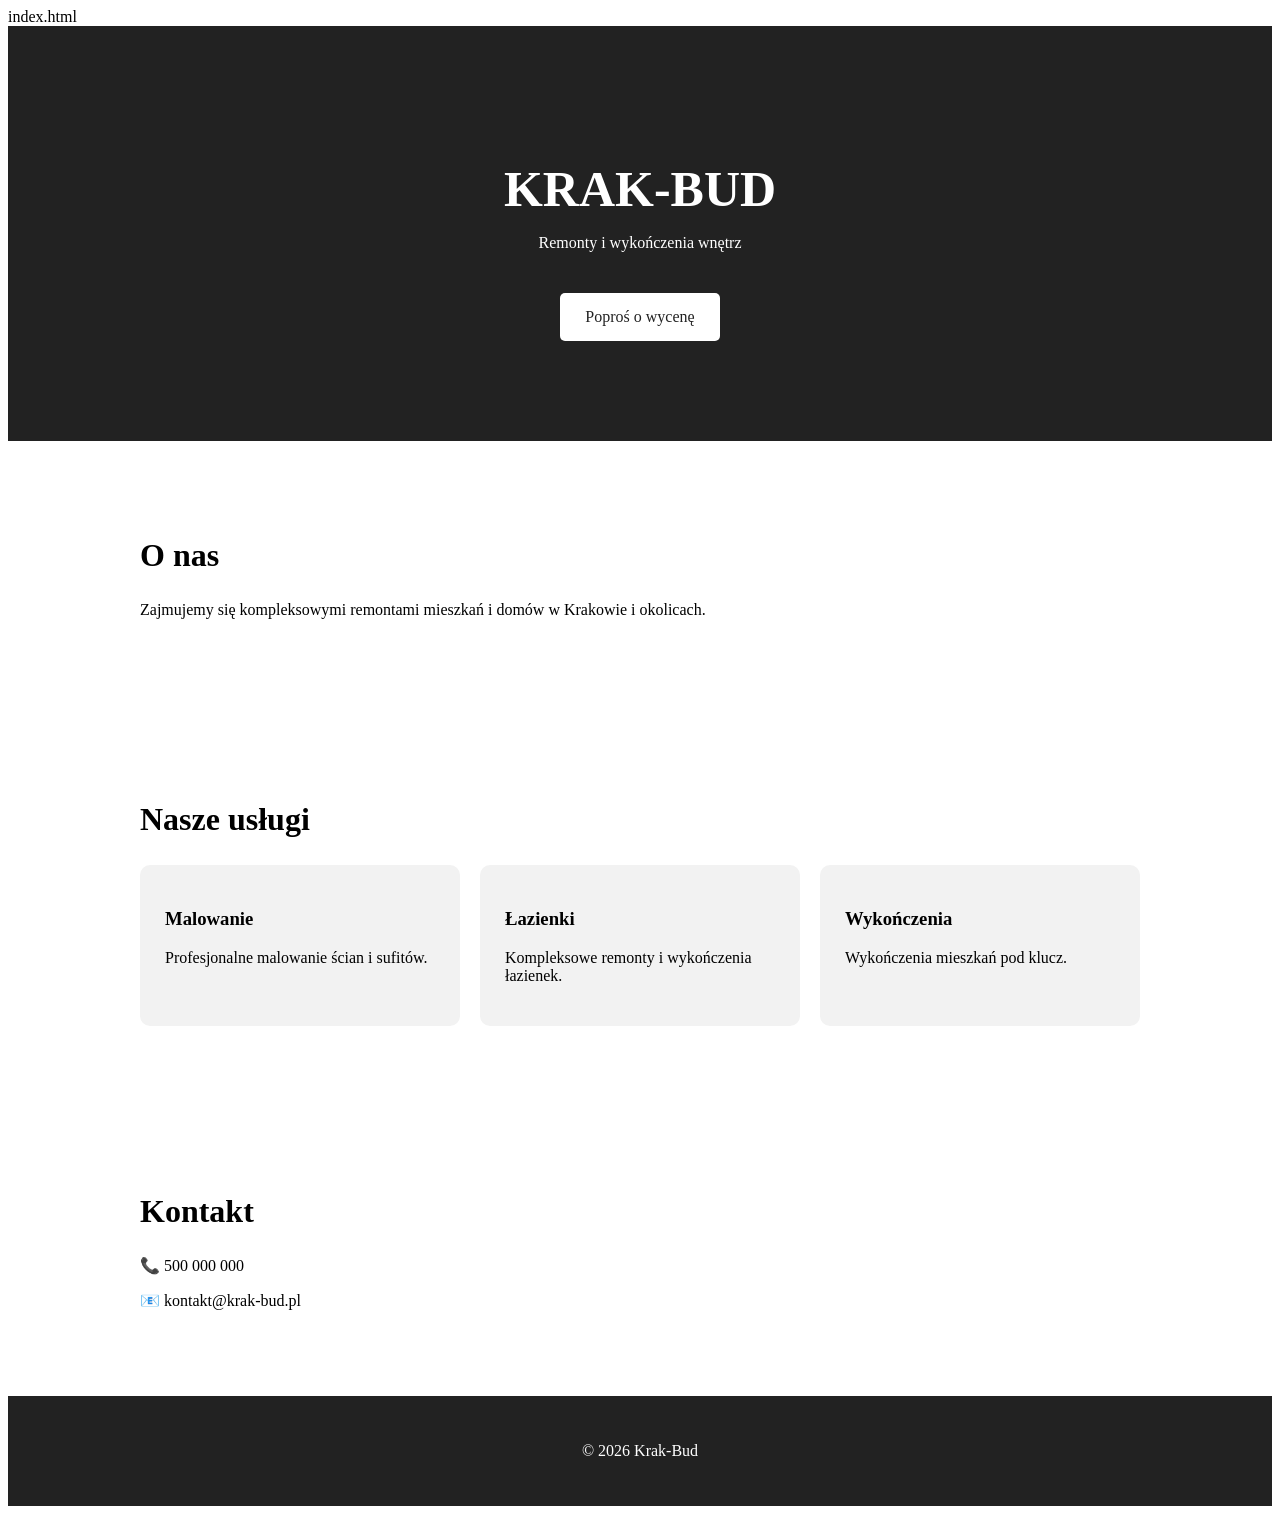
==== index.html @ ef27b258 "Add files via upload" ====
index.html<!DOCTYPE html>
<html lang="pl">
<head>
    <meta charset="UTF-8">
    <meta name="viewport" content="width=device-width, initial-scale=1.0">
    <title>Krak-Bud | Remonty i wykończenia</title>
    <link rel="stylesheet" href="style.css">
</head>

<body>

    <header>
        <h1>KRAK-BUD</h1>
        <p>Remonty i wykończenia wnętrz</p>
        <a href="#kontakt">Poproś o wycenę</a>
    </header>

    <section>
        <h2>O nas</h2>
        <p>
            Zajmujemy się kompleksowymi remontami mieszkań i domów
            w Krakowie i okolicach.
        </p>
    </section>

    <section>
        <h2>Nasze usługi</h2>

        <div class="uslugi">
            <div>
                <h3>Malowanie</h3>
                <p>Profesjonalne malowanie ścian i sufitów.</p>
            </div>

            <div>
                <h3>Łazienki</h3>
                <p>Kompleksowe remonty i wykończenia łazienek.</p>
            </div>

            <div>
                <h3>Wykończenia</h3>
                <p>Wykończenia mieszkań pod klucz.</p>
            </div>
        </div>
    </section>

    <section id="kontakt">
        <h2>Kontakt</h2>
        <p>📞 500 000 000</p>
        <p>📧 kontakt@krak-bud.pl</p>
    </section>

    <footer>
        <p>© 2026 Krak-Bud</p>
    </footer>

</body>
</html>
---- style.css ----
style.cssbody {
    margin: 0;
    font-family: Arial, sans-serif;
    color: #222;
}

header {
    padding: 100px 20px;
    text-align: center;
    background: #222;
    color: white;
}

header h1 {
    font-size: 50px;
    margin-bottom: 10px;
}

header a {
    display: inline-block;
    margin-top: 25px;
    padding: 15px 25px;
    background: white;
    color: #222;
    text-decoration: none;
    border-radius: 5px;
}

section {
    max-width: 1000px;
    margin: auto;
    padding: 70px 20px;
}

h2 {
    font-size: 32px;
}

.uslugi {
    display: flex;
    gap: 20px;
}

.uslugi div {
    flex: 1;
    padding: 25px;
    background: #f2f2f2;
    border-radius: 10px;
}

footer {
    padding: 30px;
    text-align: center;
    background: #222;
    color: white;
}

@media (max-width: 700px) {
    .uslugi {
        flex-direction: column;
    }

    header h1 {
        font-size: 38px;
    }
}
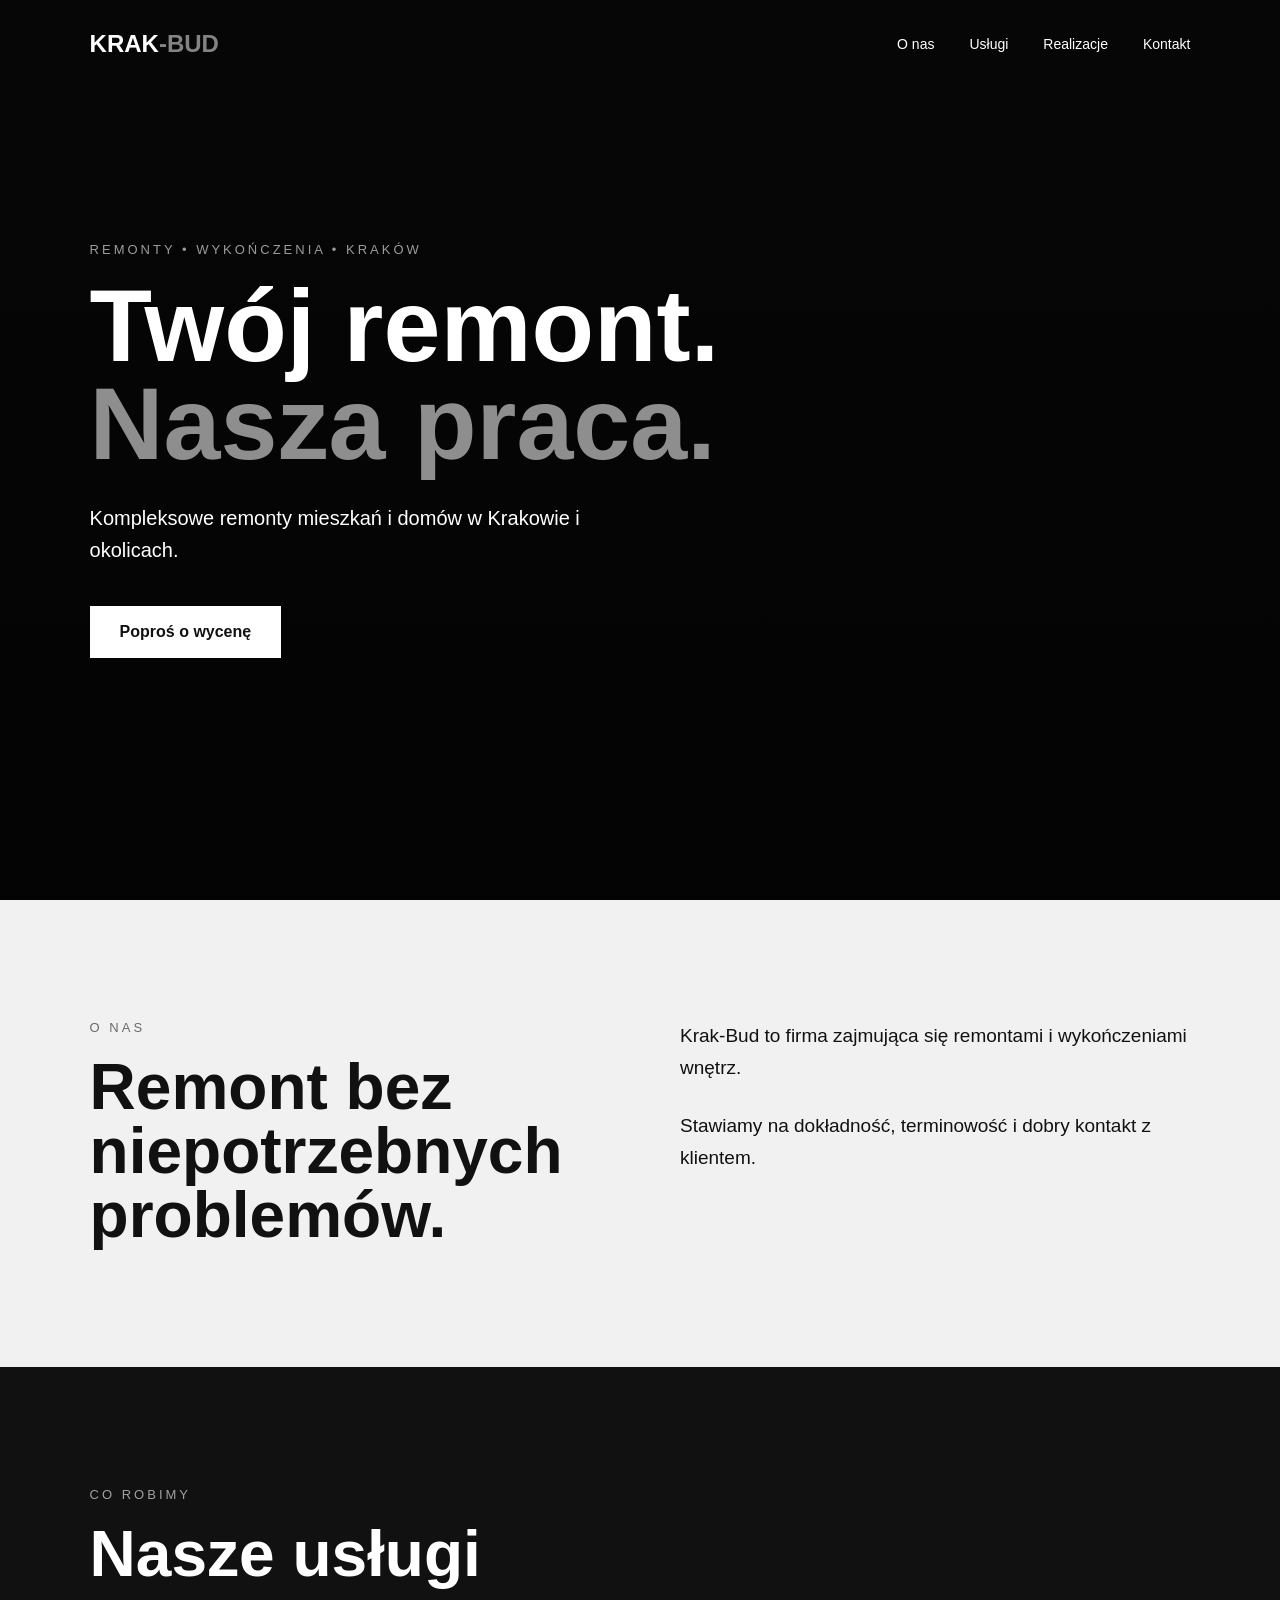
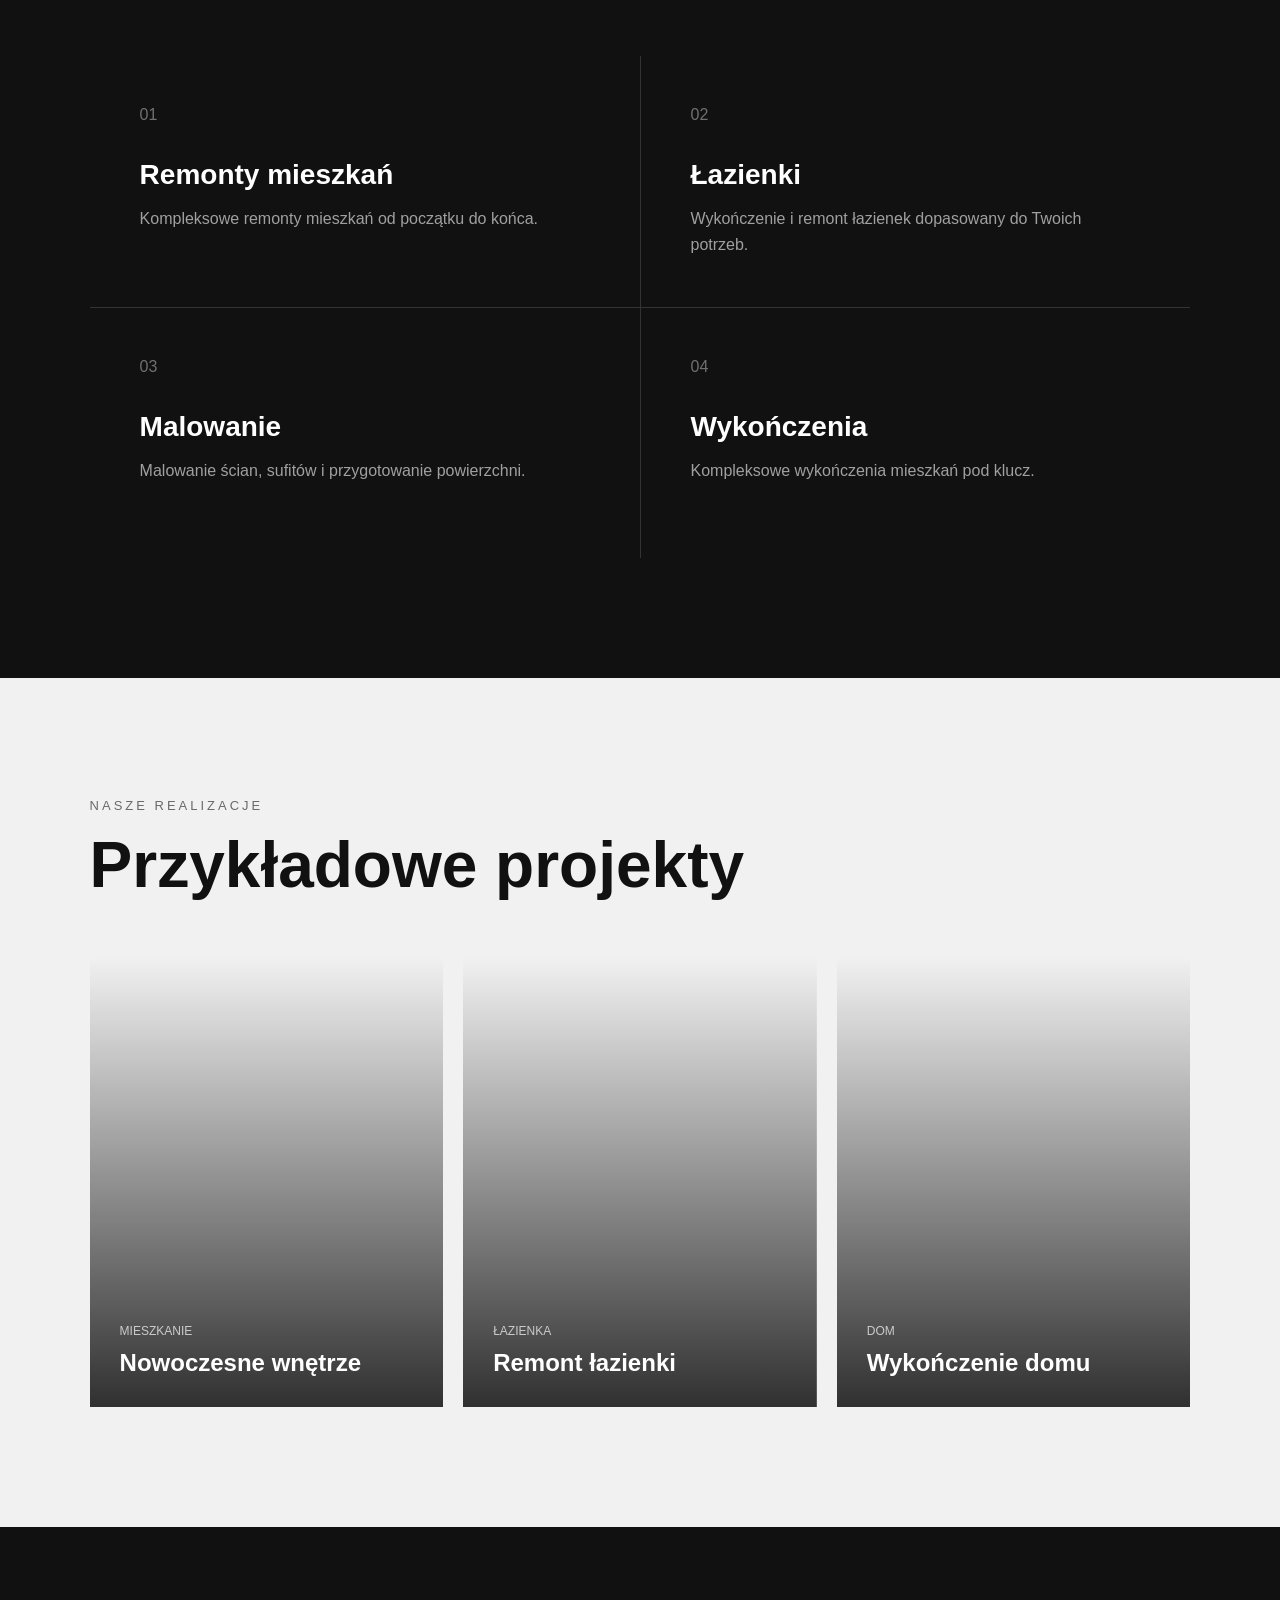
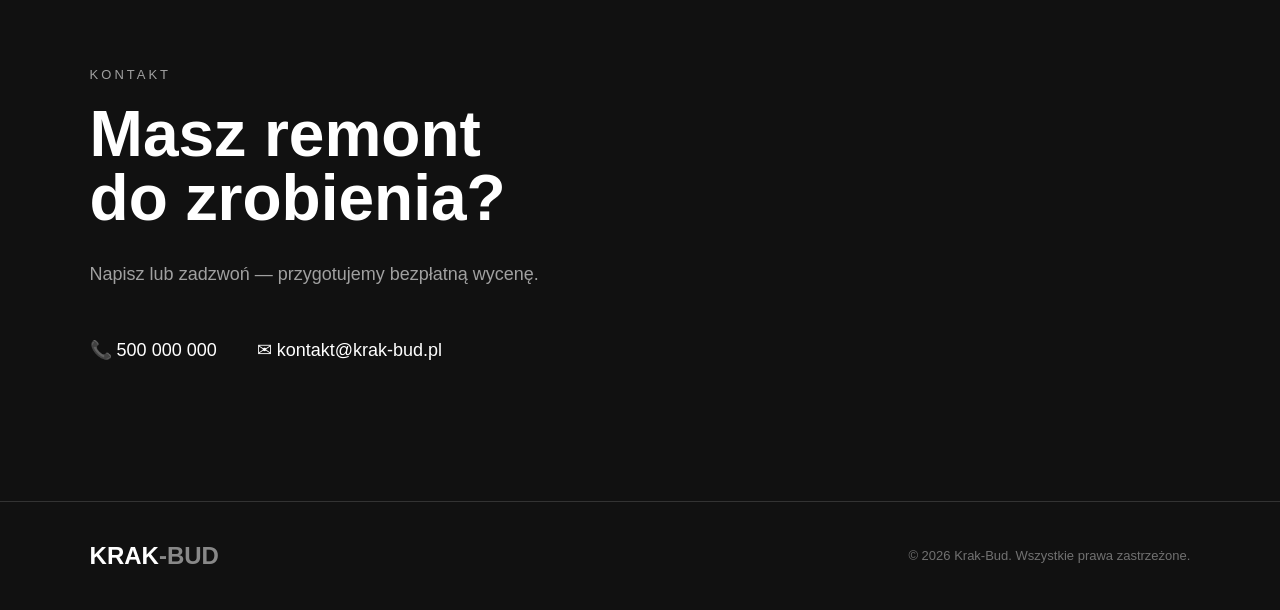
==== commit 55f324e3: "Add files via upload" ====
--- a/index.html
+++ b/index.html
@@ -1,57 +1,210 @@
-index.html<!DOCTYPE html>
+<!DOCTYPE html>
 <html lang="pl">
 <head>
     <meta charset="UTF-8">
     <meta name="viewport" content="width=device-width, initial-scale=1.0">
+
     <title>Krak-Bud | Remonty i wykończenia</title>
+
     <link rel="stylesheet" href="style.css">
 </head>
 
 <body>
 
-    <header>
-        <h1>KRAK-BUD</h1>
-        <p>Remonty i wykończenia wnętrz</p>
-        <a href="#kontakt">Poproś o wycenę</a>
+    <!-- MENU -->
+    <nav>
+        <div class="logo">KRAK<span>-BUD</span></div>
+
+        <div class="menu">
+            <a href="#o-nas">O nas</a>
+            <a href="#uslugi">Usługi</a>
+            <a href="#realizacje">Realizacje</a>
+            <a href="#kontakt">Kontakt</a>
+        </div>
+    </nav>
+
+
+    <!-- HERO -->
+    <header class="hero">
+
+        <div class="hero-content">
+
+            <p class="small-title">REMONTY • WYKOŃCZENIA • KRAKÓW</p>
+
+            <h1>
+                Twój remont.<br>
+                <span>Nasza praca.</span>
+            </h1>
+
+            <p class="hero-text">
+                Kompleksowe remonty mieszkań i domów
+                w Krakowie i okolicach.
+            </p>
+
+            <a class="button" href="#kontakt">
+                Poproś o wycenę
+            </a>
+
+        </div>
+
     </header>
 
-    <section>
-        <h2>O nas</h2>
+
+    <!-- O NAS -->
+    <section id="o-nas" class="about">
+
+        <div>
+
+            <p class="section-title">O NAS</p>
+
+            <h2>
+                Remont bez<br>
+                niepotrzebnych problemów.
+            </h2>
+
+        </div>
+
+        <div class="about-text">
+
+            <p>
+                Krak-Bud to firma zajmująca się remontami
+                i wykończeniami wnętrz.
+            </p>
+
+            <p>
+                Stawiamy na dokładność, terminowość
+                i dobry kontakt z klientem.
+            </p>
+
+        </div>
+
+    </section>
+
+
+    <!-- USŁUGI -->
+    <section id="uslugi" class="services">
+
+        <p class="section-title">CO ROBIMY</p>
+
+        <h2>Nasze usługi</h2>
+
+        <div class="services-grid">
+
+            <div class="service">
+                <span>01</span>
+                <h3>Remonty mieszkań</h3>
+                <p>
+                    Kompleksowe remonty mieszkań
+                    od początku do końca.
+                </p>
+            </div>
+
+            <div class="service">
+                <span>02</span>
+                <h3>Łazienki</h3>
+                <p>
+                    Wykończenie i remont łazienek
+                    dopasowany do Twoich potrzeb.
+                </p>
+            </div>
+
+            <div class="service">
+                <span>03</span>
+                <h3>Malowanie</h3>
+                <p>
+                    Malowanie ścian, sufitów
+                    i przygotowanie powierzchni.
+                </p>
+            </div>
+
+            <div class="service">
+                <span>04</span>
+                <h3>Wykończenia</h3>
+                <p>
+                    Kompleksowe wykończenia
+                    mieszkań pod klucz.
+                </p>
+            </div>
+
+        </div>
+
+    </section>
+
+
+    <!-- REALIZACJE -->
+    <section id="realizacje" class="projects">
+
+        <p class="section-title">NASZE REALIZACJE</p>
+
+        <h2>Przykładowe projekty</h2>
+
+        <div class="projects-grid">
+
+            <div class="project project-one">
+                <div>
+                    <span>MIESZKANIE</span>
+                    <h3>Nowoczesne wnętrze</h3>
+                </div>
+            </div>
+
+            <div class="project project-two">
+                <div>
+                    <span>ŁAZIENKA</span>
+                    <h3>Remont łazienki</h3>
+                </div>
+            </div>
+
+            <div class="project project-three">
+                <div>
+                    <span>DOM</span>
+                    <h3>Wykończenie domu</h3>
+                </div>
+            </div>
+
+        </div>
+
+    </section>
+
+
+    <!-- KONTAKT -->
+    <section id="kontakt" class="contact">
+
+        <p class="section-title">KONTAKT</p>
+
+        <h2>
+            Masz remont<br>
+            do zrobienia?
+        </h2>
+
         <p>
-            Zajmujemy się kompleksowymi remontami mieszkań i domów
-            w Krakowie i okolicach.
+            Napisz lub zadzwoń — przygotujemy
+            bezpłatną wycenę.
         </p>
-    </section>
-
-    <section>
-        <h2>Nasze usługi</h2>
-
-        <div class="uslugi">
-            <div>
-                <h3>Malowanie</h3>
-                <p>Profesjonalne malowanie ścian i sufitów.</p>
-            </div>
-
-            <div>
-                <h3>Łazienki</h3>
-                <p>Kompleksowe remonty i wykończenia łazienek.</p>
-            </div>
-
-            <div>
-                <h3>Wykończenia</h3>
-                <p>Wykończenia mieszkań pod klucz.</p>
-            </div>
-        </div>
-    </section>
-
-    <section id="kontakt">
-        <h2>Kontakt</h2>
-        <p>📞 500 000 000</p>
-        <p>📧 kontakt@krak-bud.pl</p>
-    </section>
-
+
+        <div class="contact-info">
+
+            <a href="tel:500000000">
+                📞 500 000 000
+            </a>
+
+            <a href="mailto:kontakt@krak-bud.pl">
+                ✉ kontakt@krak-bud.pl
+            </a>
+
+        </div>
+
+    </section>
+
+
+    <!-- STOPKA -->
     <footer>
-        <p>© 2026 Krak-Bud</p>
+
+        <div class="logo">KRAK<span>-BUD</span></div>
+
+        <p>
+            © 2026 Krak-Bud. Wszystkie prawa zastrzeżone.
+        </p>
+
     </footer>
 
 </body>
--- a/style.css
+++ b/style.css
@@ -1,66 +1,373 @@
-style.cssbody {
+* {
+    box-sizing: border-box;
     margin: 0;
+    padding: 0;
+}
+
+html {
+    scroll-behavior: smooth;
+}
+
+body {
     font-family: Arial, sans-serif;
-    color: #222;
-}
-
-header {
-    padding: 100px 20px;
-    text-align: center;
-    background: #222;
+    background: #111;
     color: white;
 }
 
-header h1 {
-    font-size: 50px;
-    margin-bottom: 10px;
-}
-
-header a {
+
+/* MENU */
+
+nav {
+    position: absolute;
+    top: 0;
+    left: 0;
+    width: 100%;
+
+    display: flex;
+    justify-content: space-between;
+    align-items: center;
+
+    padding: 30px 7%;
+
+    z-index: 10;
+}
+
+.logo {
+    font-size: 24px;
+    font-weight: bold;
+}
+
+.logo span {
+    opacity: 0.5;
+}
+
+.menu {
+    display: flex;
+    gap: 35px;
+}
+
+.menu a {
+    color: white;
+    text-decoration: none;
+    font-size: 14px;
+}
+
+
+/* HERO */
+
+.hero {
+    min-height: 100vh;
+
+    display: flex;
+    align-items: center;
+
+    padding: 120px 7%;
+
+    background:
+        linear-gradient(
+            rgba(0,0,0,0.65),
+            rgba(0,0,0,0.8)
+        ),
+        url("https://images.unsplash.com/photo-1600607687920-4e2a09cf159d?auto=format&fit=crop&w=2000&q=80");
+
+    background-size: cover;
+    background-position: center;
+}
+
+.hero-content {
+    max-width: 800px;
+}
+
+.small-title,
+.section-title {
+    font-size: 13px;
+    letter-spacing: 3px;
+    opacity: 0.6;
+    margin-bottom: 20px;
+}
+
+.hero h1 {
+    font-size: clamp(55px, 8vw, 110px);
+    line-height: 0.95;
+    margin-bottom: 30px;
+}
+
+.hero h1 span {
+    opacity: 0.55;
+}
+
+.hero-text {
+    font-size: 20px;
+    max-width: 500px;
+    line-height: 1.6;
+    margin-bottom: 40px;
+}
+
+.button {
     display: inline-block;
-    margin-top: 25px;
-    padding: 15px 25px;
+
+    padding: 17px 30px;
+
     background: white;
-    color: #222;
+    color: #111;
+
     text-decoration: none;
-    border-radius: 5px;
-}
-
-section {
-    max-width: 1000px;
-    margin: auto;
-    padding: 70px 20px;
-}
-
-h2 {
-    font-size: 32px;
-}
-
-.uslugi {
-    display: flex;
+
+    font-weight: bold;
+
+    transition: 0.3s;
+}
+
+.button:hover {
+    transform: translateY(-3px);
+}
+
+
+/* O NAS */
+
+.about {
+    background: #f1f1f1;
+    color: #111;
+
+    padding: 120px 7%;
+
+    display: grid;
+    grid-template-columns: 1fr 1fr;
+    gap: 80px;
+}
+
+.about h2,
+.services h2,
+.projects h2,
+.contact h2 {
+    font-size: clamp(40px, 5vw, 70px);
+    line-height: 1;
+}
+
+.about-text {
+    font-size: 19px;
+    line-height: 1.7;
+}
+
+.about-text p {
+    margin-bottom: 25px;
+}
+
+
+/* USŁUGI */
+
+.services {
+    padding: 120px 7%;
+    background: #111;
+}
+
+.services h2 {
+    margin-bottom: 70px;
+}
+
+.services-grid {
+    display: grid;
+
+    grid-template-columns: repeat(2, 1fr);
+
+    gap: 1px;
+
+    background: #333;
+}
+
+.service {
+    padding: 50px;
+
+    background: #111;
+
+    min-height: 250px;
+}
+
+.service span {
+    opacity: 0.4;
+}
+
+.service h3 {
+    font-size: 28px;
+    margin: 35px 0 15px;
+}
+
+.service p {
+    opacity: 0.6;
+    line-height: 1.6;
+}
+
+
+/* REALIZACJE */
+
+.projects {
+    padding: 120px 7%;
+    background: #f1f1f1;
+    color: #111;
+}
+
+.projects h2 {
+    margin-bottom: 60px;
+}
+
+.projects-grid {
+    display: grid;
+
+    grid-template-columns: repeat(3, 1fr);
+
     gap: 20px;
 }
 
-.uslugi div {
-    flex: 1;
-    padding: 25px;
-    background: #f2f2f2;
-    border-radius: 10px;
-}
+.project {
+    height: 450px;
+
+    display: flex;
+    align-items: flex-end;
+
+    padding: 30px;
+
+    background-size: cover;
+    background-position: center;
+
+    color: white;
+}
+
+.project-one {
+    background-image:
+        linear-gradient(transparent, rgba(0,0,0,0.8)),
+        url("https://images.unsplash.com/photo-1600566753190-17f0baa2a6c3?auto=format&fit=crop&w=1000&q=80");
+}
+
+.project-two {
+    background-image:
+        linear-gradient(transparent, rgba(0,0,0,0.8)),
+        url("https://images.unsplash.com/photo-1600566753086-00f18fb6b3ea?auto=format&fit=crop&w=1000&q=80");
+}
+
+.project-three {
+    background-image:
+        linear-gradient(transparent, rgba(0,0,0,0.8)),
+        url("https://images.unsplash.com/photo-1600607688969-a5bfcd646154?auto=format&fit=crop&w=1000&q=80");
+}
+
+.project span {
+    font-size: 12px;
+    opacity: 0.7;
+}
+
+.project h3 {
+    font-size: 24px;
+    margin-top: 10px;
+}
+
+
+/* KONTAKT */
+
+.contact {
+    padding: 140px 7%;
+
+    background: #111;
+}
+
+.contact h2 {
+    margin-bottom: 30px;
+}
+
+.contact > p:not(.section-title) {
+    opacity: 0.6;
+    font-size: 18px;
+    line-height: 1.6;
+}
+
+.contact-info {
+    display: flex;
+    gap: 40px;
+
+    margin-top: 50px;
+}
+
+.contact-info a {
+    color: white;
+    text-decoration: none;
+    font-size: 18px;
+}
+
+
+/* STOPKA */
 
 footer {
-    padding: 30px;
-    text-align: center;
-    background: #222;
-    color: white;
-}
+    padding: 40px 7%;
+
+    border-top: 1px solid #333;
+
+    display: flex;
+    justify-content: space-between;
+    align-items: center;
+}
+
+footer p {
+    opacity: 0.4;
+    font-size: 13px;
+}
+
+
+/* TELEFON */
 
 @media (max-width: 700px) {
-    .uslugi {
+
+    nav {
+        padding: 25px;
+    }
+
+    .menu {
+        display: none;
+    }
+
+    .hero {
+        padding: 120px 25px 80px;
+    }
+
+    .about {
+        grid-template-columns: 1fr;
+        padding: 80px 25px;
+    }
+
+    .services {
+        padding: 80px 25px;
+    }
+
+    .services-grid {
+        grid-template-columns: 1fr;
+    }
+
+    .service {
+        padding: 35px;
+    }
+
+    .projects {
+        padding: 80px 25px;
+    }
+
+    .projects-grid {
+        grid-template-columns: 1fr;
+    }
+
+    .project {
+        height: 350px;
+    }
+
+    .contact {
+        padding: 80px 25px;
+    }
+
+    .contact-info {
         flex-direction: column;
-    }
-
-    header h1 {
-        font-size: 38px;
+        gap: 20px;
+    }
+
+    footer {
+        flex-direction: column;
+        gap: 20px;
+        text-align: center;
     }
 }
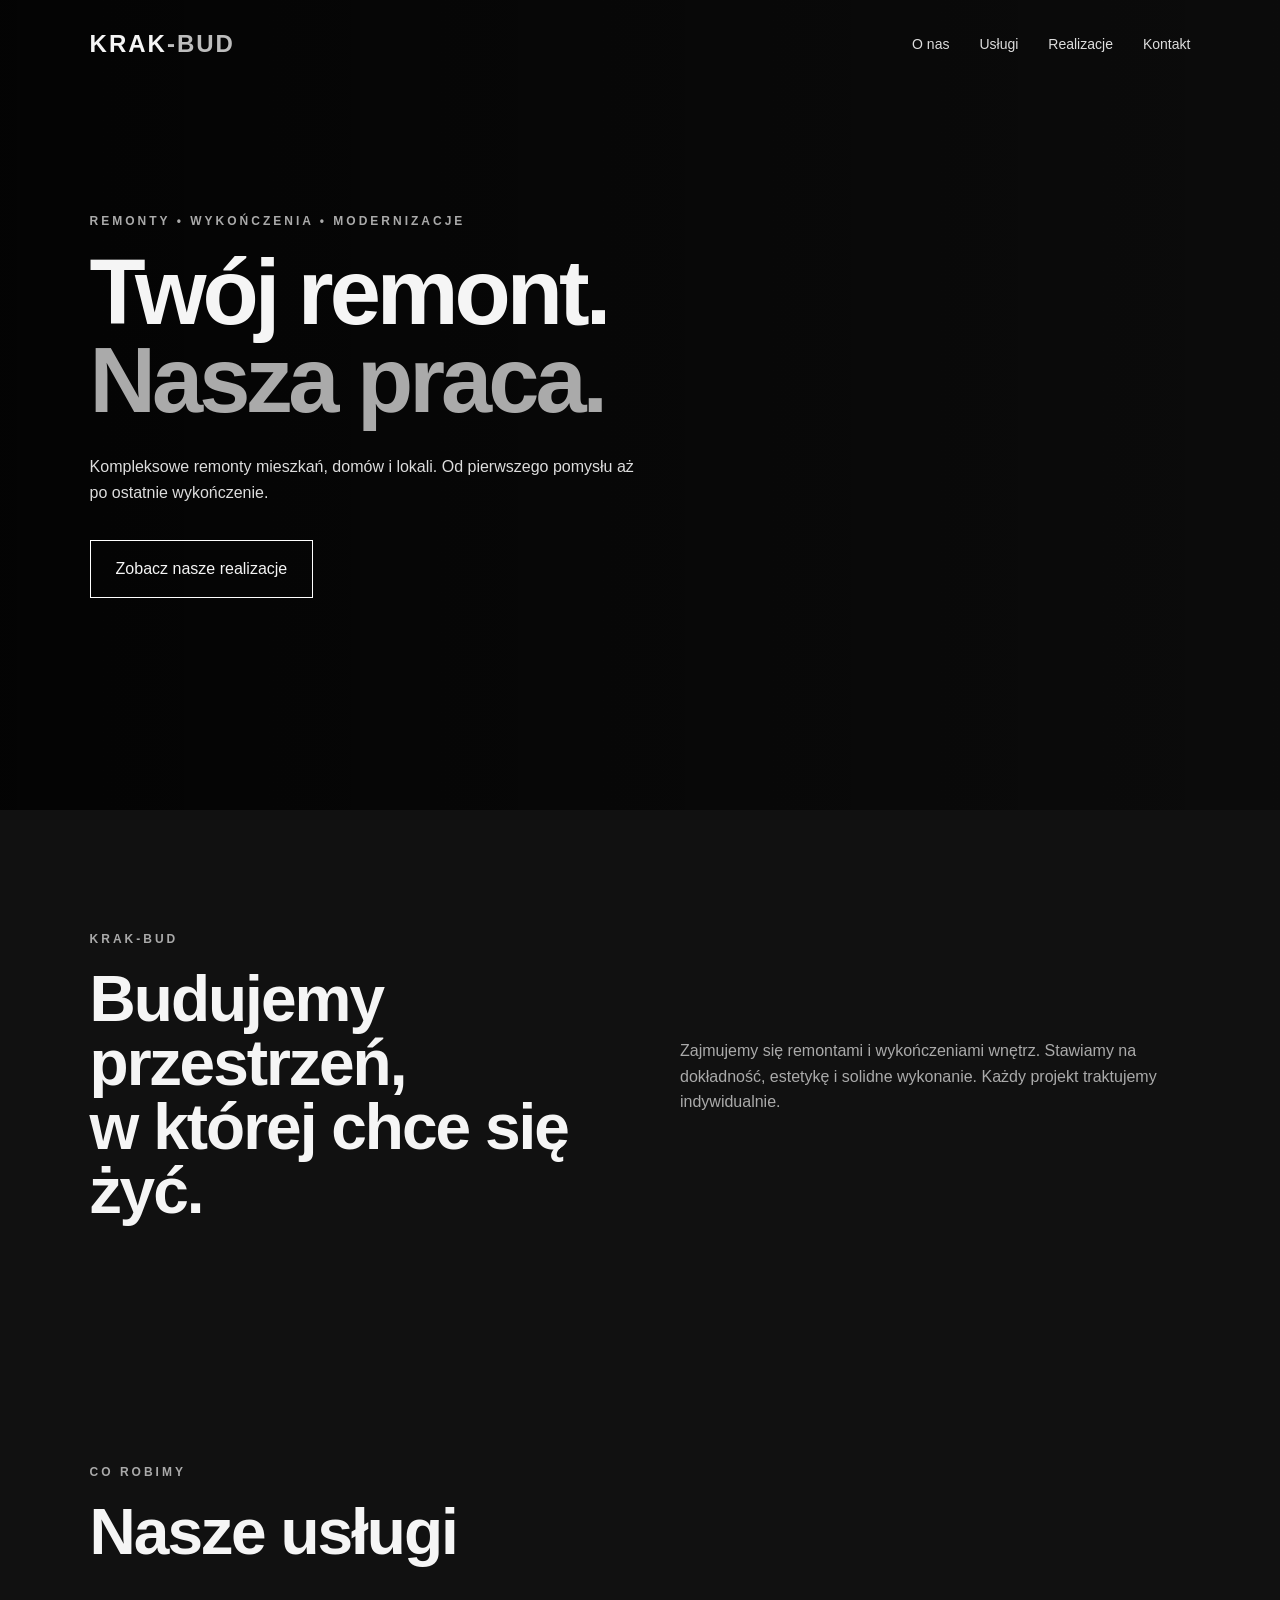
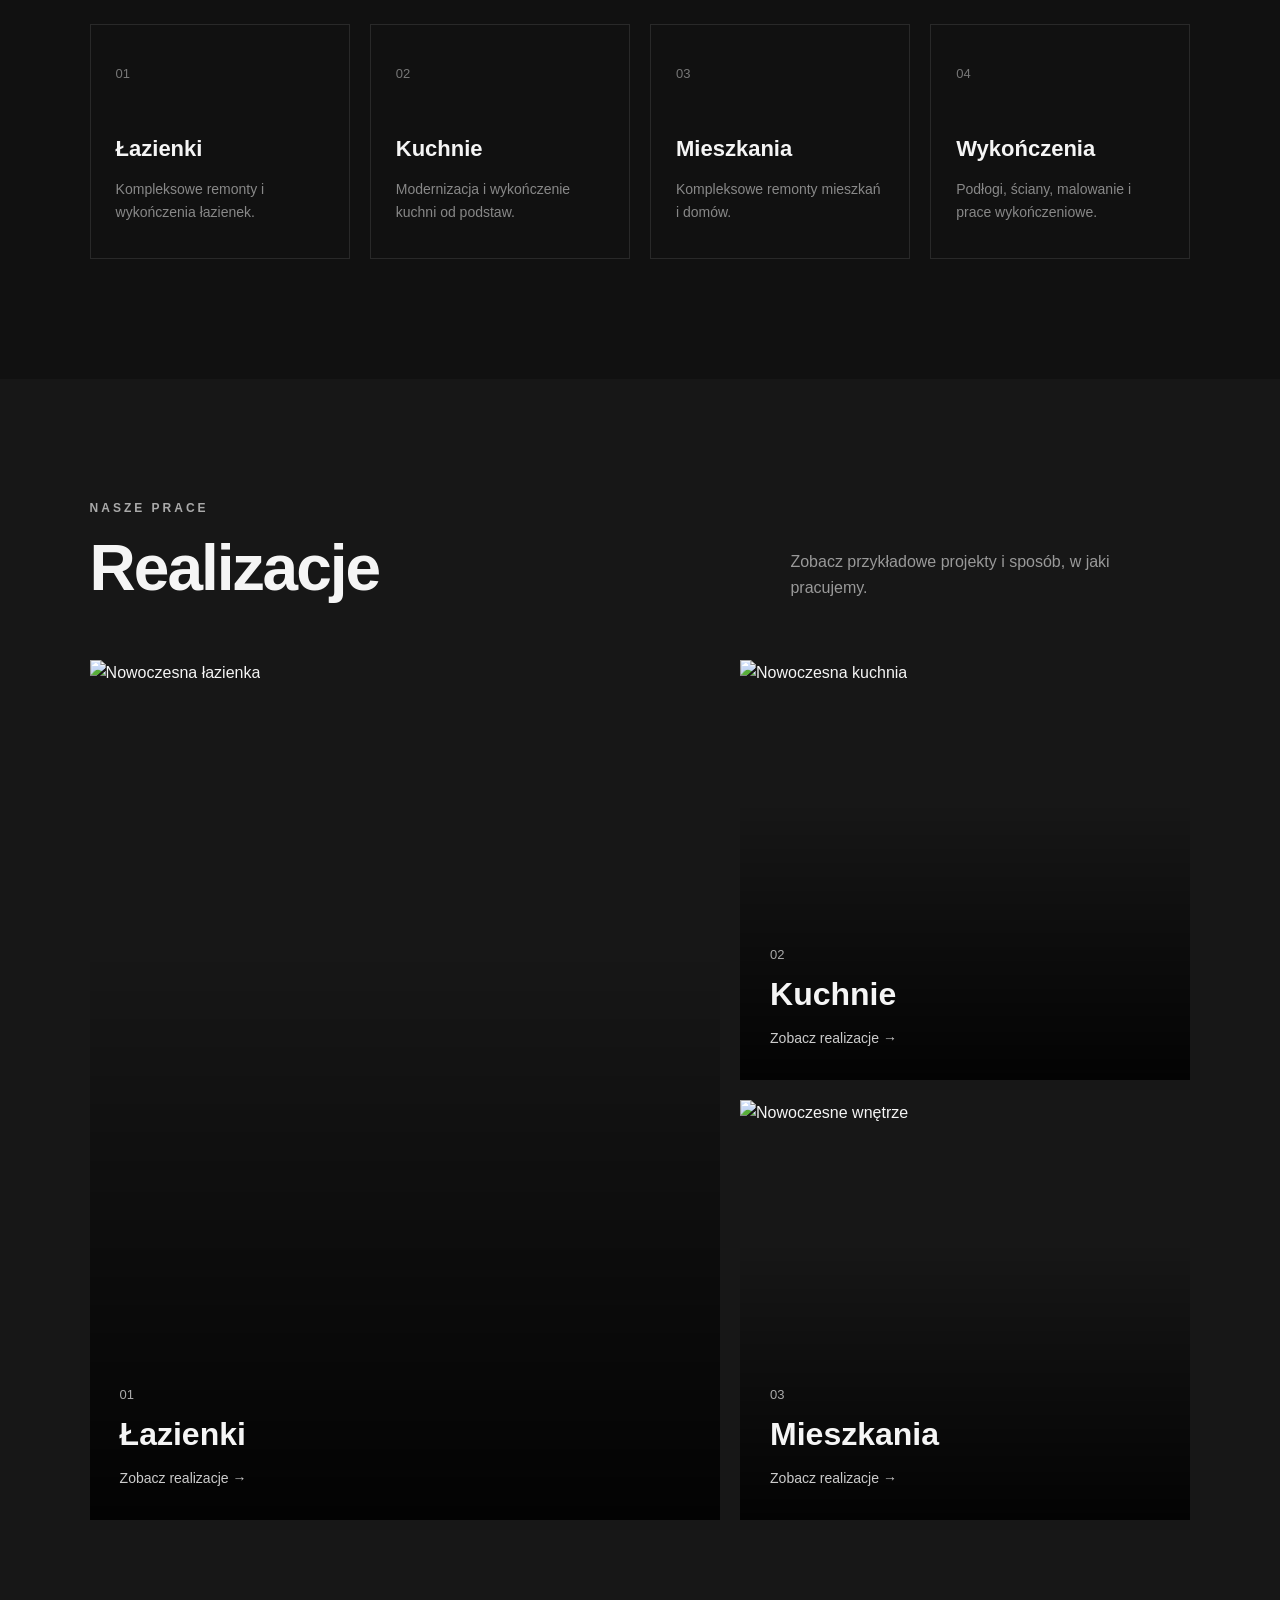
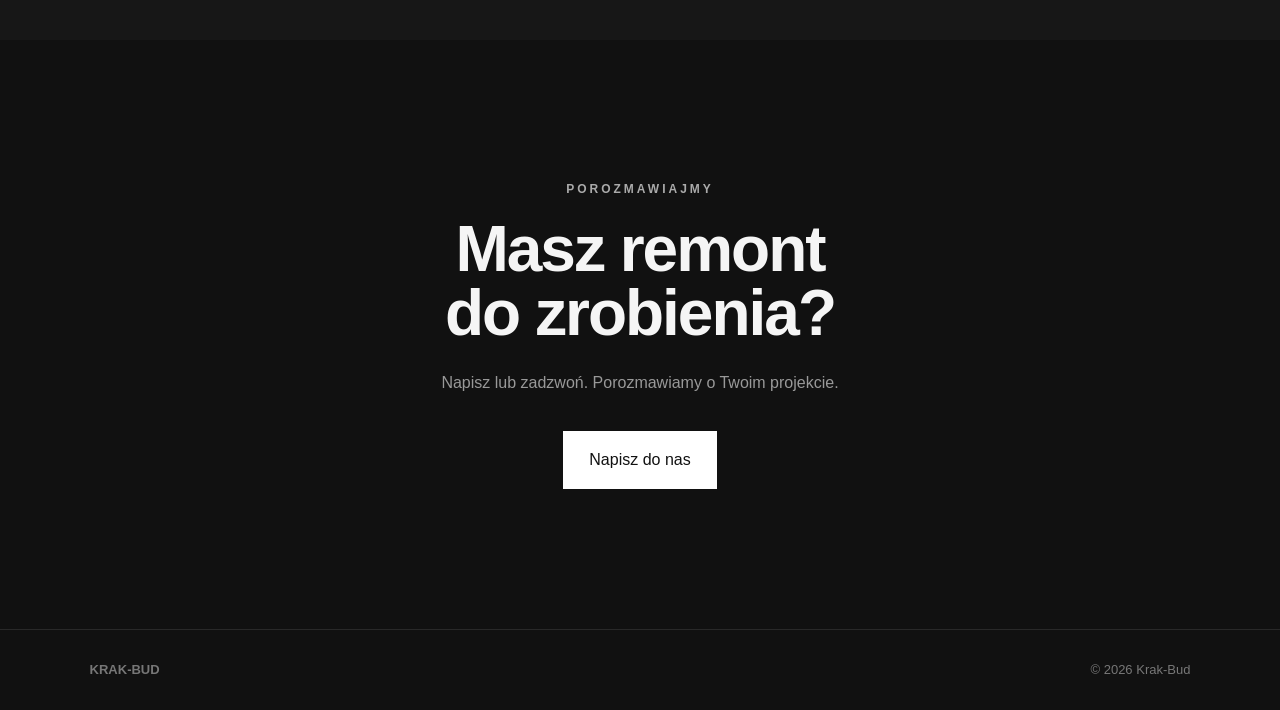
==== commit 73bbe9b2: "Add files via upload" ====
--- a/index.html
+++ b/index.html
@@ -3,209 +3,165 @@
 <head>
     <meta charset="UTF-8">
     <meta name="viewport" content="width=device-width, initial-scale=1.0">
-
     <title>Krak-Bud | Remonty i wykończenia</title>
-
     <link rel="stylesheet" href="style.css">
 </head>
 
 <body>
 
-    <!-- MENU -->
+<header class="navbar">
+    <a href="index.html" class="logo">KRAK<span>-BUD</span></a>
+
     <nav>
-        <div class="logo">KRAK<span>-BUD</span></div>
+        <a href="#o-nas">O nas</a>
+        <a href="#uslugi">Usługi</a>
+        <a href="#realizacje">Realizacje</a>
+        <a href="#kontakt">Kontakt</a>
+    </nav>
+</header>
 
-        <div class="menu">
-            <a href="#o-nas">O nas</a>
-            <a href="#uslugi">Usługi</a>
-            <a href="#realizacje">Realizacje</a>
-            <a href="#kontakt">Kontakt</a>
-        </div>
-    </nav>
+<main>
 
+<section class="hero">
+    <div class="hero-content">
+        <p class="small-title">REMONTY • WYKOŃCZENIA • MODERNIZACJE</p>
 
-    <!-- HERO -->
-    <header class="hero">
+        <h1>Twój remont.<br><span>Nasza praca.</span></h1>
 
-        <div class="hero-content">
+        <p>
+            Kompleksowe remonty mieszkań, domów i lokali.
+            Od pierwszego pomysłu aż po ostatnie wykończenie.
+        </p>
 
-            <p class="small-title">REMONTY • WYKOŃCZENIA • KRAKÓW</p>
+        <a href="#realizacje" class="button">Zobacz nasze realizacje</a>
+    </div>
+</section>
 
-            <h1>
-                Twój remont.<br>
-                <span>Nasza praca.</span>
-            </h1>
+<section id="o-nas" class="section about">
+    <div>
+        <p class="small-title">KRAK-BUD</p>
+        <h2>Budujemy przestrzeń,<br> w której chce się żyć.</h2>
+    </div>
 
-            <p class="hero-text">
-                Kompleksowe remonty mieszkań i domów
-                w Krakowie i okolicach.
-            </p>
+    <p>
+        Zajmujemy się remontami i wykończeniami wnętrz.
+        Stawiamy na dokładność, estetykę i solidne wykonanie.
+        Każdy projekt traktujemy indywidualnie.
+    </p>
+</section>
 
-            <a class="button" href="#kontakt">
-                Poproś o wycenę
-            </a>
+<section id="uslugi" class="section">
+    <p class="small-title">CO ROBIMY</p>
+    <h2>Nasze usługi</h2>
 
+    <div class="services">
+        <div class="service-card">
+            <span>01</span>
+            <h3>Łazienki</h3>
+            <p>Kompleksowe remonty i wykończenia łazienek.</p>
         </div>
 
-    </header>
-
-
-    <!-- O NAS -->
-    <section id="o-nas" class="about">
-
-        <div>
-
-            <p class="section-title">O NAS</p>
-
-            <h2>
-                Remont bez<br>
-                niepotrzebnych problemów.
-            </h2>
-
+        <div class="service-card">
+            <span>02</span>
+            <h3>Kuchnie</h3>
+            <p>Modernizacja i wykończenie kuchni od podstaw.</p>
         </div>
 
-        <div class="about-text">
-
-            <p>
-                Krak-Bud to firma zajmująca się remontami
-                i wykończeniami wnętrz.
-            </p>
-
-            <p>
-                Stawiamy na dokładność, terminowość
-                i dobry kontakt z klientem.
-            </p>
-
+        <div class="service-card">
+            <span>03</span>
+            <h3>Mieszkania</h3>
+            <p>Kompleksowe remonty mieszkań i domów.</p>
         </div>
 
-    </section>
+        <div class="service-card">
+            <span>04</span>
+            <h3>Wykończenia</h3>
+            <p>Podłogi, ściany, malowanie i prace wykończeniowe.</p>
+        </div>
+    </div>
+</section>
 
-
-    <!-- USŁUGI -->
-    <section id="uslugi" class="services">
-
-        <p class="section-title">CO ROBIMY</p>
-
-        <h2>Nasze usługi</h2>
-
-        <div class="services-grid">
-
-            <div class="service">
-                <span>01</span>
-                <h3>Remonty mieszkań</h3>
-                <p>
-                    Kompleksowe remonty mieszkań
-                    od początku do końca.
-                </p>
-            </div>
-
-            <div class="service">
-                <span>02</span>
-                <h3>Łazienki</h3>
-                <p>
-                    Wykończenie i remont łazienek
-                    dopasowany do Twoich potrzeb.
-                </p>
-            </div>
-
-            <div class="service">
-                <span>03</span>
-                <h3>Malowanie</h3>
-                <p>
-                    Malowanie ścian, sufitów
-                    i przygotowanie powierzchni.
-                </p>
-            </div>
-
-            <div class="service">
-                <span>04</span>
-                <h3>Wykończenia</h3>
-                <p>
-                    Kompleksowe wykończenia
-                    mieszkań pod klucz.
-                </p>
-            </div>
-
+<section id="realizacje" class="section realizacje">
+    <div class="section-heading">
+        <div>
+            <p class="small-title">NASZE PRACE</p>
+            <h2>Realizacje</h2>
         </div>
 
-    </section>
+        <p>
+            Zobacz przykładowe projekty i sposób,
+            w jaki pracujemy.
+        </p>
+    </div>
 
+    <div class="projects">
 
-    <!-- REALIZACJE -->
-    <section id="realizacje" class="projects">
+        <a href="realizacje.html#lazienki" class="project project-large">
+            <img src="https://images.unsplash.com/photo-1552321554-5fefe8c9ef14?auto=format&fit=crop&w=1200&q=80" alt="Nowoczesna łazienka">
+            <div class="project-overlay">
+                <p>01</p>
+                <h3>Łazienki</h3>
+                <span>Zobacz realizacje →</span>
+            </div>
+        </a>
 
-        <p class="section-title">NASZE REALIZACJE</p>
+        <a href="realizacje.html#kuchnie" class="project">
+            <img src="https://images.unsplash.com/photo-1556912167-f556f1f39fdf?auto=format&fit=crop&w=1000&q=80" alt="Nowoczesna kuchnia">
+            <div class="project-overlay">
+                <p>02</p>
+                <h3>Kuchnie</h3>
+                <span>Zobacz realizacje →</span>
+            </div>
+        </a>
 
-        <h2>Przykładowe projekty</h2>
+        <a href="realizacje.html#mieszkania" class="project">
+            <img src="https://images.unsplash.com/photo-1600210492486-724fe5c67fb0?auto=format&fit=crop&w=1000&q=80" alt="Nowoczesne wnętrze">
+            <div class="project-overlay">
+                <p>03</p>
+                <h3>Mieszkania</h3>
+                <span>Zobacz realizacje →</span>
+            </div>
+        </a>
 
-        <div class="projects-grid">
+    </div>
+</section>
 
-            <div class="project project-one">
-                <div>
-                    <span>MIESZKANIE</span>
-                    <h3>Nowoczesne wnętrze</h3>
-                </div>
-            </div>
+<section id="kontakt" class="contact">
+    <p class="small-title">POROZMAWIAJMY</p>
 
-            <div class="project project-two">
-                <div>
-                    <span>ŁAZIENKA</span>
-                    <h3>Remont łazienki</h3>
-                </div>
-            </div>
+    <h2>Masz remont<br>do zrobienia?</h2>
 
-            <div class="project project-three">
-                <div>
-                    <span>DOM</span>
-                    <h3>Wykończenie domu</h3>
-                </div>
-            </div>
+    <p>Napisz lub zadzwoń. Porozmawiamy o Twoim projekcie.</p>
 
-        </div>
+    <a href="mailto:kontakt@krak-bud.pl" class="button button-light">
+        Napisz do nas
+    </a>
+</section>
 
-    </section>
+</main>
 
+<footer>
+    <strong>KRAK-BUD</strong>
+    <span>© 2026 Krak-Bud</span>
+</footer>
 
-    <!-- KONTAKT -->
-    <section id="kontakt" class="contact">
+<script>
+const elements = document.querySelectorAll(
+    '.service-card, .project, .about, .section-heading'
+);
 
-        <p class="section-title">KONTAKT</p>
+const observer = new IntersectionObserver((entries) => {
+    entries.forEach(entry => {
+        if (entry.isIntersecting) {
+            entry.target.classList.add('show');
+        }
+    });
+}, {
+    threshold: 0.12
+});
 
-        <h2>
-            Masz remont<br>
-            do zrobienia?
-        </h2>
-
-        <p>
-            Napisz lub zadzwoń — przygotujemy
-            bezpłatną wycenę.
-        </p>
-
-        <div class="contact-info">
-
-            <a href="tel:500000000">
-                📞 500 000 000
-            </a>
-
-            <a href="mailto:kontakt@krak-bud.pl">
-                ✉ kontakt@krak-bud.pl
-            </a>
-
-        </div>
-
-    </section>
-
-
-    <!-- STOPKA -->
-    <footer>
-
-        <div class="logo">KRAK<span>-BUD</span></div>
-
-        <p>
-            © 2026 Krak-Bud. Wszystkie prawa zastrzeżone.
-        </p>
-
-    </footer>
+elements.forEach(element => observer.observe(element));
+</script>
 
 </body>
 </html>
--- a/style.css
+++ b/style.css
@@ -1,7 +1,7 @@
 * {
-    box-sizing: border-box;
     margin: 0;
     padding: 0;
+    box-sizing: border-box;
 }
 
 html {
@@ -9,365 +9,382 @@
 }
 
 body {
-    font-family: Arial, sans-serif;
+    font-family: Arial, Helvetica, sans-serif;
     background: #111;
-    color: white;
-}
-
-
-/* MENU */
-
-nav {
+    color: #f5f5f5;
+    line-height: 1.6;
+}
+
+a {
+    color: inherit;
+    text-decoration: none;
+}
+
+/* NAVBAR */
+
+.navbar {
     position: absolute;
     top: 0;
     left: 0;
     width: 100%;
-
+    padding: 25px 7%;
     display: flex;
     justify-content: space-between;
     align-items: center;
-
-    padding: 30px 7%;
-
     z-index: 10;
 }
 
 .logo {
     font-size: 24px;
-    font-weight: bold;
+    font-weight: 800;
+    letter-spacing: 2px;
 }
 
 .logo span {
-    opacity: 0.5;
-}
-
-.menu {
-    display: flex;
-    gap: 35px;
-}
-
-.menu a {
+    color: #bdbdbd;
+}
+
+.navbar nav {
+    display: flex;
+    gap: 30px;
+}
+
+.navbar nav a {
+    color: #ddd;
+    font-size: 14px;
+    transition: 0.3s;
+}
+
+.navbar nav a:hover {
     color: white;
-    text-decoration: none;
-    font-size: 14px;
-}
-
+}
 
 /* HERO */
 
 .hero {
-    min-height: 100vh;
-
+    min-height: 90vh;
     display: flex;
     align-items: center;
-
-    padding: 120px 7%;
-
+    padding: 140px 7%;
     background:
-        linear-gradient(
-            rgba(0,0,0,0.65),
-            rgba(0,0,0,0.8)
-        ),
-        url("https://images.unsplash.com/photo-1600607687920-4e2a09cf159d?auto=format&fit=crop&w=2000&q=80");
-
-    background-size: cover;
-    background-position: center;
+        linear-gradient(90deg, rgba(0,0,0,.8), rgba(0,0,0,.35)),
+        url("https://images.unsplash.com/photo-1503387762-592deb58ef4e?auto=format&fit=crop&w=1800&q=80")
+        center/cover;
 }
 
 .hero-content {
-    max-width: 800px;
-}
-
-.small-title,
-.section-title {
-    font-size: 13px;
+    max-width: 700px;
+    animation: heroIn 1s ease forwards;
+}
+
+.small-title {
+    font-size: 12px;
     letter-spacing: 3px;
-    opacity: 0.6;
-    margin-bottom: 20px;
+    color: #aaa;
+    margin-bottom: 18px;
+    font-weight: 700;
 }
 
 .hero h1 {
-    font-size: clamp(55px, 8vw, 110px);
-    line-height: 0.95;
+    font-size: clamp(48px, 8vw, 92px);
+    line-height: .95;
     margin-bottom: 30px;
+    letter-spacing: -4px;
 }
 
 .hero h1 span {
-    opacity: 0.55;
-}
-
-.hero-text {
-    font-size: 20px;
-    max-width: 500px;
-    line-height: 1.6;
-    margin-bottom: 40px;
+    color: #aaa;
+}
+
+.hero p:not(.small-title) {
+    color: #ddd;
+    max-width: 560px;
+    margin-bottom: 35px;
 }
 
 .button {
     display: inline-block;
-
-    padding: 17px 30px;
-
+    padding: 15px 25px;
+    border: 1px solid #fff;
+    transition: .3s;
+}
+
+.button:hover {
     background: white;
     color: #111;
-
-    text-decoration: none;
-
-    font-weight: bold;
-
-    transition: 0.3s;
-}
-
-.button:hover {
-    transform: translateY(-3px);
-}
-
-
-/* O NAS */
+}
+
+/* SECTIONS */
+
+.section {
+    padding: 120px 7%;
+}
 
 .about {
-    background: #f1f1f1;
-    color: #111;
-
-    padding: 120px 7%;
-
     display: grid;
     grid-template-columns: 1fr 1fr;
     gap: 80px;
-}
-
-.about h2,
-.services h2,
-.projects h2,
-.contact h2 {
-    font-size: clamp(40px, 5vw, 70px);
+    align-items: center;
+}
+
+.about > p {
+    color: #aaa;
+    max-width: 500px;
+}
+
+h2 {
+    font-size: clamp(36px, 5vw, 64px);
     line-height: 1;
-}
-
-.about-text {
-    font-size: 19px;
-    line-height: 1.7;
-}
-
-.about-text p {
-    margin-bottom: 25px;
-}
-
-
-/* USŁUGI */
+    letter-spacing: -2px;
+}
 
 .services {
-    padding: 120px 7%;
-    background: #111;
-}
-
-.services h2 {
-    margin-bottom: 70px;
-}
-
-.services-grid {
+    margin-top: 60px;
     display: grid;
-
-    grid-template-columns: repeat(2, 1fr);
-
-    gap: 1px;
-
-    background: #333;
-}
-
-.service {
-    padding: 50px;
-
-    background: #111;
-
-    min-height: 250px;
-}
-
-.service span {
-    opacity: 0.4;
-}
-
-.service h3 {
-    font-size: 28px;
-    margin: 35px 0 15px;
-}
-
-.service p {
-    opacity: 0.6;
-    line-height: 1.6;
-}
-
+    grid-template-columns: repeat(4, 1fr);
+    gap: 20px;
+}
+
+.service-card {
+    padding: 35px 25px;
+    border: 1px solid #292929;
+    min-height: 220px;
+    transition: .35s;
+}
+
+.service-card span {
+    color: #777;
+    font-size: 13px;
+}
+
+.service-card h3 {
+    margin: 45px 0 12px;
+    font-size: 22px;
+}
+
+.service-card p {
+    color: #888;
+    font-size: 14px;
+}
+
+.service-card:hover {
+    transform: translateY(-8px);
+    border-color: #666;
+}
 
 /* REALIZACJE */
 
+.realizacje {
+    background: #171717;
+}
+
+.section-heading {
+    display: flex;
+    justify-content: space-between;
+    align-items: end;
+    gap: 40px;
+    margin-bottom: 60px;
+}
+
+.section-heading > p {
+    max-width: 400px;
+    color: #999;
+}
+
 .projects {
-    padding: 120px 7%;
-    background: #f1f1f1;
-    color: #111;
-}
-
-.projects h2 {
-    margin-bottom: 60px;
-}
-
-.projects-grid {
     display: grid;
-
-    grid-template-columns: repeat(3, 1fr);
-
+    grid-template-columns: 1.4fr 1fr;
     gap: 20px;
 }
 
 .project {
-    height: 450px;
-
-    display: flex;
-    align-items: flex-end;
-
-    padding: 30px;
-
-    background-size: cover;
-    background-position: center;
-
-    color: white;
-}
-
-.project-one {
-    background-image:
-        linear-gradient(transparent, rgba(0,0,0,0.8)),
-        url("https://images.unsplash.com/photo-1600566753190-17f0baa2a6c3?auto=format&fit=crop&w=1000&q=80");
-}
-
-.project-two {
-    background-image:
-        linear-gradient(transparent, rgba(0,0,0,0.8)),
-        url("https://images.unsplash.com/photo-1600566753086-00f18fb6b3ea?auto=format&fit=crop&w=1000&q=80");
-}
-
-.project-three {
-    background-image:
-        linear-gradient(transparent, rgba(0,0,0,0.8)),
-        url("https://images.unsplash.com/photo-1600607688969-a5bfcd646154?auto=format&fit=crop&w=1000&q=80");
-}
-
-.project span {
-    font-size: 12px;
-    opacity: 0.7;
-}
-
-.project h3 {
-    font-size: 24px;
-    margin-top: 10px;
-}
-
-
-/* KONTAKT */
+    position: relative;
+    height: 420px;
+    overflow: hidden;
+    display: block;
+}
+
+.project-large {
+    grid-row: span 2;
+    height: 860px;
+}
+
+.project img {
+    width: 100%;
+    height: 100%;
+    object-fit: cover;
+    transition: transform .7s ease;
+}
+
+.project::after {
+    content: "";
+    position: absolute;
+    inset: 0;
+    background: linear-gradient(
+        transparent 35%,
+        rgba(0,0,0,.85)
+    );
+}
+
+.project-overlay {
+    position: absolute;
+    z-index: 2;
+    bottom: 30px;
+    left: 30px;
+}
+
+.project-overlay p {
+    color: #aaa;
+    font-size: 13px;
+}
+
+.project-overlay h3 {
+    font-size: 32px;
+    margin: 4px 0;
+}
+
+.project-overlay span {
+    color: #ccc;
+    font-size: 14px;
+}
+
+.project:hover img {
+    transform: scale(1.06);
+}
+
+/* CONTACT */
 
 .contact {
     padding: 140px 7%;
-
-    background: #111;
+    text-align: center;
 }
 
 .contact h2 {
-    margin-bottom: 30px;
-}
-
-.contact > p:not(.section-title) {
-    opacity: 0.6;
-    font-size: 18px;
-    line-height: 1.6;
-}
-
-.contact-info {
-    display: flex;
-    gap: 40px;
-
-    margin-top: 50px;
-}
-
-.contact-info a {
+    margin-bottom: 25px;
+}
+
+.contact > p:not(.small-title) {
+    color: #999;
+    margin-bottom: 35px;
+}
+
+.button-light {
+    background: white;
+    color: #111;
+}
+
+.button-light:hover {
+    background: transparent;
     color: white;
-    text-decoration: none;
-    font-size: 18px;
-}
-
-
-/* STOPKA */
+}
+
+/* FOOTER */
 
 footer {
-    padding: 40px 7%;
-
-    border-top: 1px solid #333;
-
+    padding: 30px 7%;
+    border-top: 1px solid #292929;
     display: flex;
     justify-content: space-between;
-    align-items: center;
-}
-
-footer p {
-    opacity: 0.4;
+    color: #777;
     font-size: 13px;
 }
 
+/* ANIMACJE */
+
+.service-card,
+.project,
+.about,
+.section-heading {
+    opacity: 0;
+    transform: translateY(35px);
+    transition: opacity .7s ease, transform .7s ease;
+}
+
+.service-card.show,
+.project.show,
+.about.show,
+.section-heading.show {
+    opacity: 1;
+    transform: translateY(0);
+}
+
+@keyframes heroIn {
+    from {
+        opacity: 0;
+        transform: translateY(30px);
+    }
+
+    to {
+        opacity: 1;
+        transform: translateY(0);
+    }
+}
 
 /* TELEFON */
 
-@media (max-width: 700px) {
-
-    nav {
-        padding: 25px;
-    }
-
-    .menu {
+@media (max-width: 800px) {
+
+    .navbar {
+        padding: 20px 5%;
+    }
+
+    .navbar nav {
         display: none;
     }
 
     .hero {
-        padding: 120px 25px 80px;
+        min-height: 85vh;
+        padding: 120px 5% 80px;
+    }
+
+    .hero h1 {
+        letter-spacing: -2px;
+    }
+
+    .section {
+        padding: 80px 5%;
     }
 
     .about {
         grid-template-columns: 1fr;
-        padding: 80px 25px;
+        gap: 30px;
     }
 
     .services {
-        padding: 80px 25px;
-    }
-
-    .services-grid {
         grid-template-columns: 1fr;
     }
 
-    .service {
-        padding: 35px;
+    .service-card {
+        min-height: auto;
+    }
+
+    .service-card h3 {
+        margin-top: 25px;
+    }
+
+    .section-heading {
+        display: block;
+    }
+
+    .section-heading > p {
+        margin-top: 20px;
     }
 
     .projects {
-        padding: 80px 25px;
-    }
-
-    .projects-grid {
-        grid-template-columns: 1fr;
-    }
-
-    .project {
-        height: 350px;
+        display: flex;
+        flex-direction: column;
+    }
+
+    .project,
+    .project-large {
+        height: 330px;
     }
 
     .contact {
-        padding: 80px 25px;
-    }
-
-    .contact-info {
-        flex-direction: column;
-        gap: 20px;
+        padding: 100px 5%;
     }
 
     footer {
-        flex-direction: column;
-        gap: 20px;
-        text-align: center;
+        padding: 25px 5%;
     }
 }
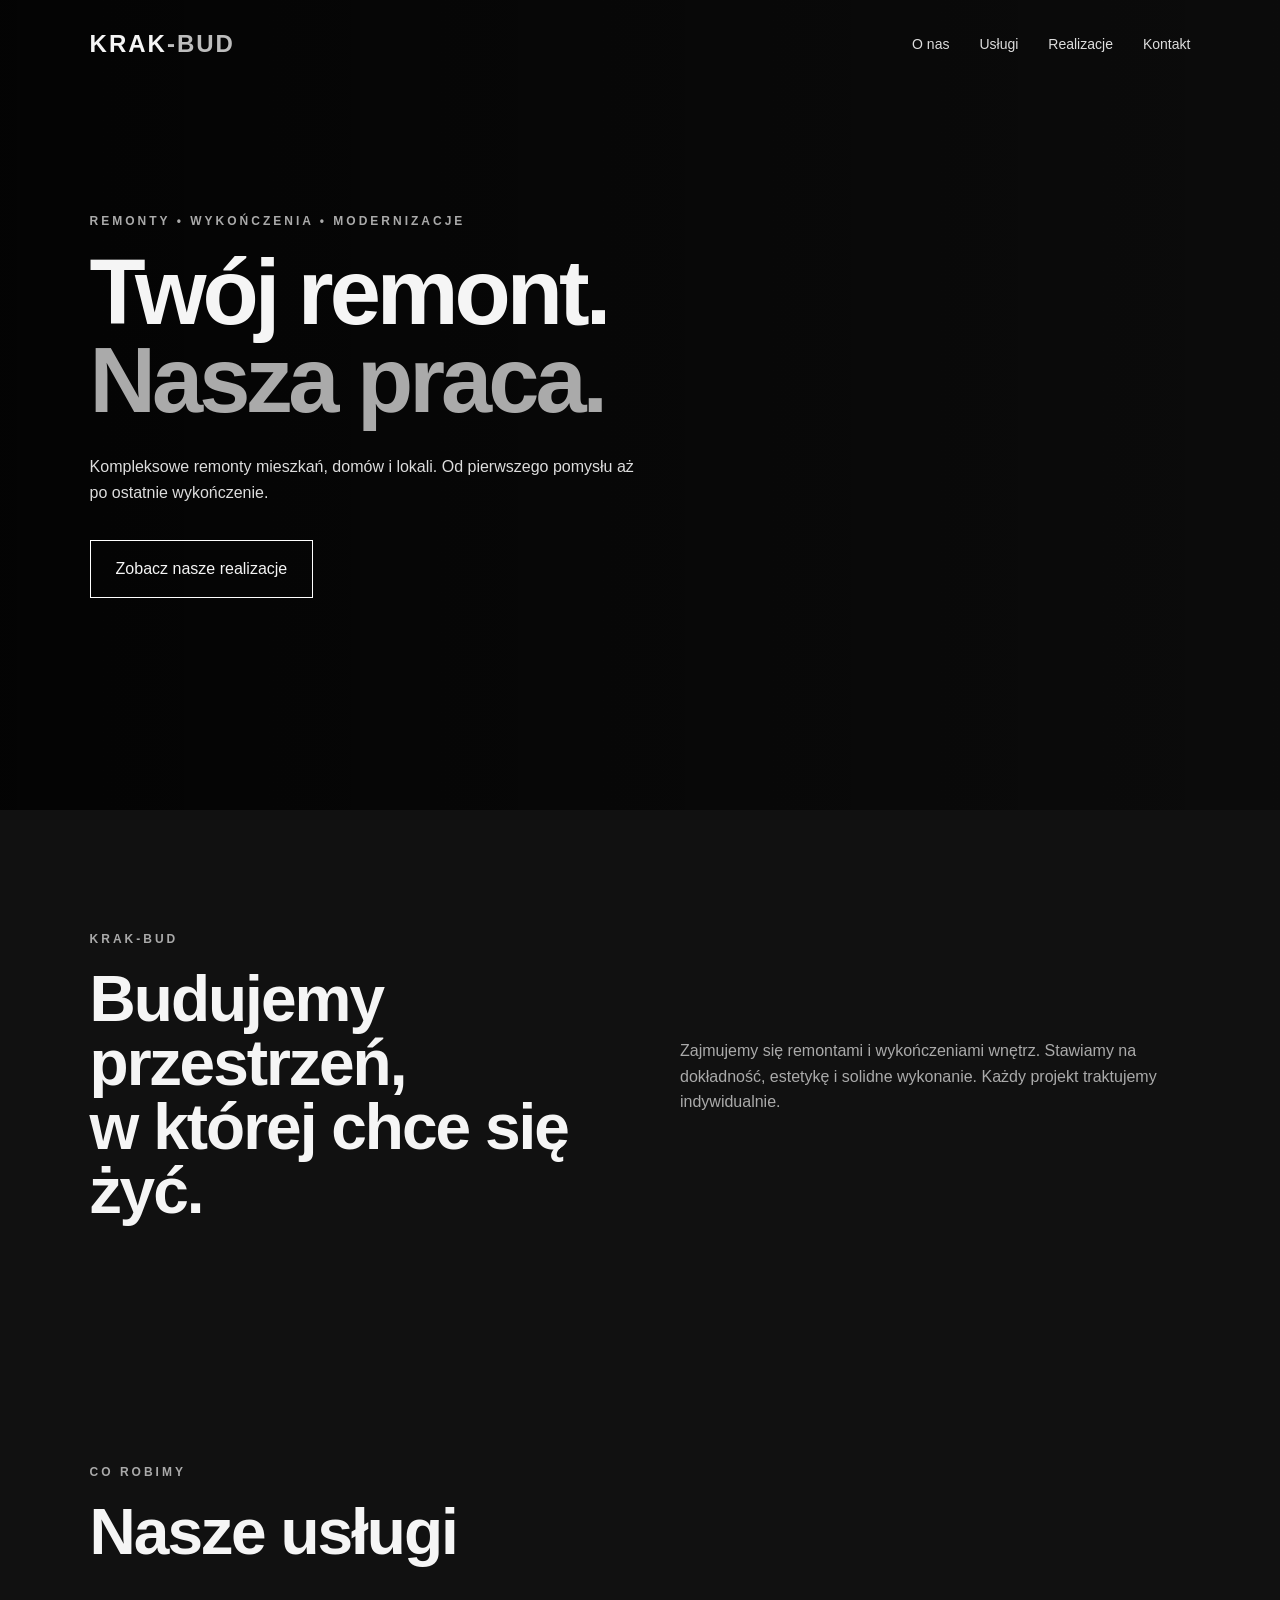
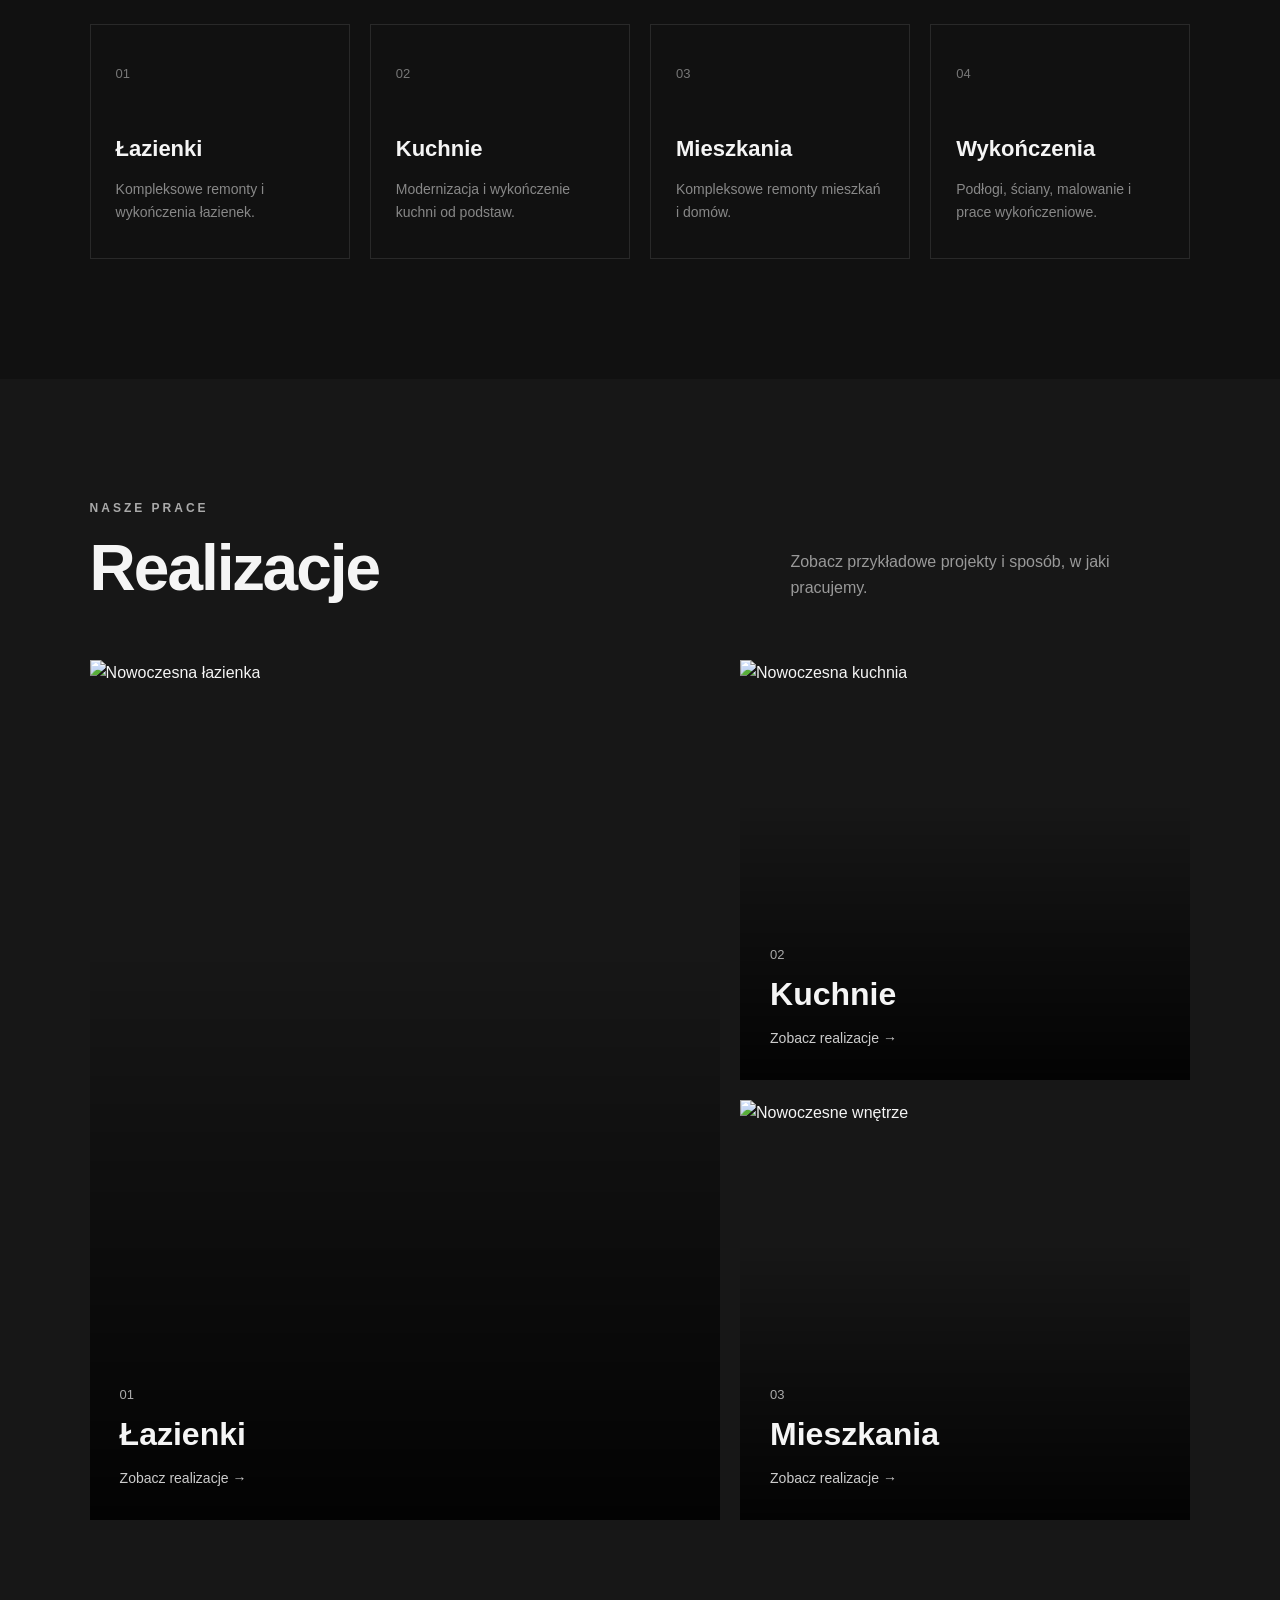
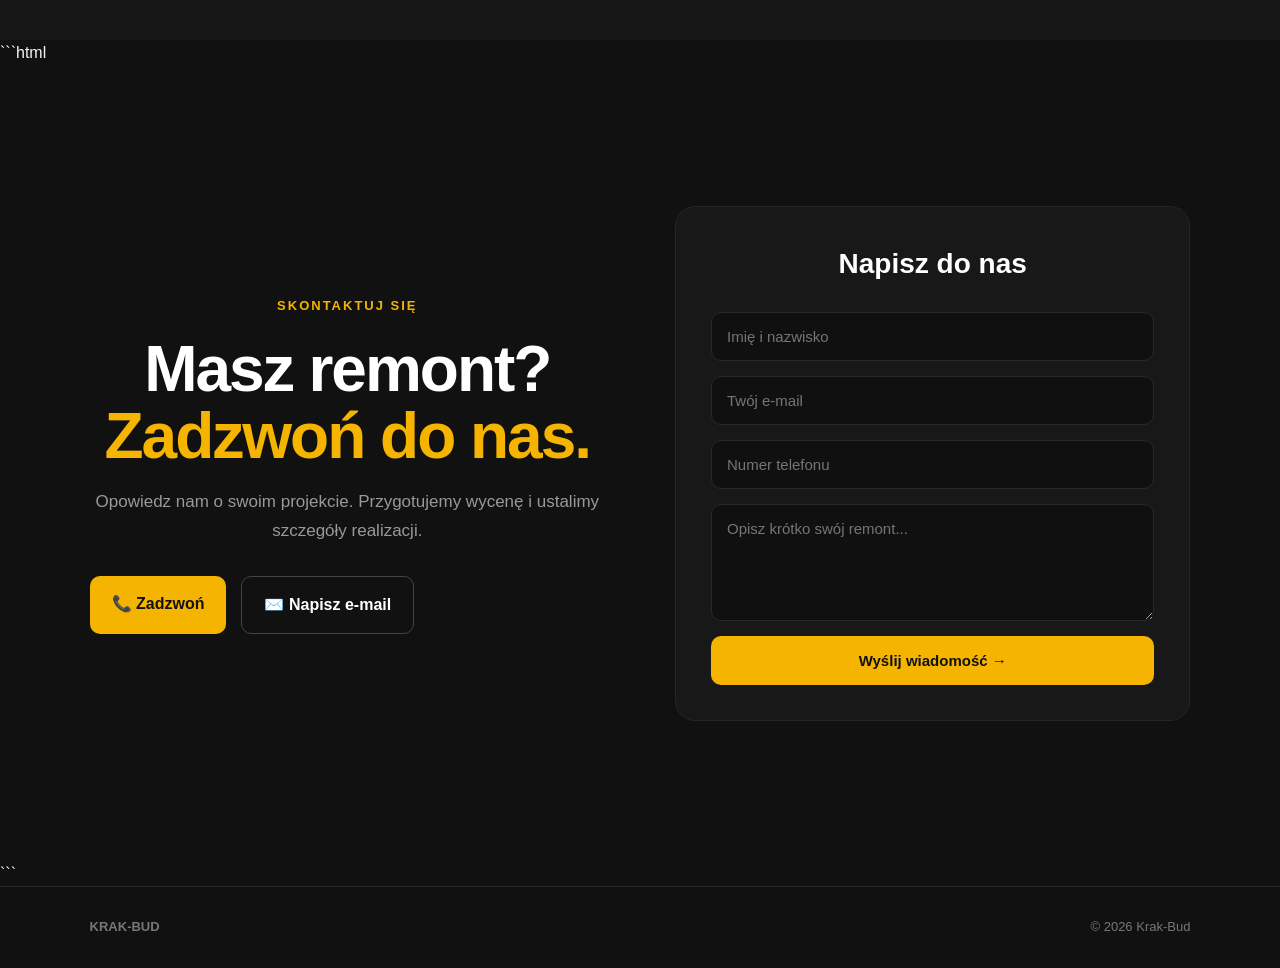
==== commit 4722dd00: "Add files via upload" ====
--- a/index.html
+++ b/index.html
@@ -126,17 +126,84 @@
     </div>
 </section>
 
-<section id="kontakt" class="contact">
-    <p class="small-title">POROZMAWIAJMY</p>
-
-    <h2>Masz remont<br>do zrobienia?</h2>
-
-    <p>Napisz lub zadzwoń. Porozmawiamy o Twoim projekcie.</p>
-
-    <a href="mailto:kontakt@krak-bud.pl" class="button button-light">
-        Napisz do nas
-    </a>
-</section>
+```html
+<section class="contact" id="kontakt">
+
+    <div class="contact-container">
+
+        <div class="contact-info">
+            <span class="contact-small">SKONTAKTUJ SIĘ</span>
+
+            <h2>Masz remont?<br><strong>Zadzwoń do nas.</strong></h2>
+
+            <p>
+                Opowiedz nam o swoim projekcie.
+                Przygotujemy wycenę i ustalimy szczegóły realizacji.
+            </p>
+
+            <div class="contact-buttons">
+
+                <a href="tel:+48123456789" class="contact-button phone">
+                    📞 Zadzwoń
+                </a>
+
+                <a href="mailto:kontakt@krak-bud.pl" class="contact-button email">
+                    ✉️ Napisz e-mail
+                </a>
+
+            </div>
+        </div>
+
+
+        <div class="contact-form-box">
+
+            <h3>Napisz do nas</h3>
+
+            <form
+    id="contactForm"
+    action="https://formspree.io/f/xoejjlzl
+    method="POST"
+>
+
+                <input
+                    type="text"
+                    name="name"
+                    placeholder="Imię i nazwisko"
+                    required
+                >
+
+                <input
+                    type="email"
+                    name="email"
+                    placeholder="Twój e-mail"
+                    required
+                >
+
+                <input
+                    type="tel"
+                    name="phone"
+                    placeholder="Numer telefonu"
+                >
+
+                <textarea
+                    name="message"
+                    rows="5"
+                    placeholder="Opisz krótko swój remont..."
+                    required
+                ></textarea>
+
+                <button type="submit">
+                    Wyślij wiadomość →
+                </button>
+
+            </form>
+
+        </div>
+
+    </div>
+
+</section>
+```
 
 </main>
 
--- a/style.css
+++ b/style.css
@@ -387,4 +387,186 @@
     footer {
         padding: 25px 5%;
     }
-}+} /* TEST */
+```css
+/* =========================
+   KONTAKT
+========================= */
+
+.contact {
+    padding: 110px 8%;
+    background: #111;
+}
+
+.contact-container {
+    max-width: 1200px;
+    margin: auto;
+
+    display: grid;
+    grid-template-columns: 1fr 1fr;
+    gap: 70px;
+
+    align-items: center;
+}
+
+.contact-small {
+    color: #f5b400;
+    font-weight: 800;
+    letter-spacing: 2px;
+    font-size: 13px;
+}
+
+.contact-info h2 {
+    color: white;
+    font-size: clamp(40px, 5vw, 65px);
+    line-height: 1.05;
+    margin: 18px 0;
+}
+
+.contact-info h2 strong {
+    color: #f5b400;
+}
+
+.contact-info p {
+    max-width: 520px;
+    color: #999;
+    font-size: 17px;
+    line-height: 1.7;
+}
+
+.contact-buttons {
+    display: flex;
+    gap: 15px;
+    margin-top: 30px;
+    flex-wrap: wrap;
+}
+
+.contact-button {
+    padding: 15px 22px;
+    border-radius: 10px;
+    text-decoration: none;
+    font-weight: 700;
+    transition: 0.3s;
+}
+
+.contact-button.phone {
+    background: #f5b400;
+    color: #111;
+}
+
+.contact-button.email {
+    border: 1px solid #444;
+    color: white;
+}
+
+.contact-button:hover {
+    transform: translateY(-3px);
+}
+
+.contact-button.email:hover {
+    border-color: #f5b400;
+    color: #f5b400;
+}
+
+
+/* FORMULARZ */
+
+.contact-form-box {
+    background: #181818;
+    padding: 35px;
+    border-radius: 20px;
+    border: 1px solid #252525;
+}
+
+.contact-form-box h3 {
+    color: white;
+    font-size: 28px;
+    margin-top: 0;
+    margin-bottom: 25px;
+}
+
+#contactForm {
+    display: flex;
+    flex-direction: column;
+    gap: 15px;
+}
+
+#contactForm input,
+#contactForm textarea {
+    width: 100%;
+    box-sizing: border-box;
+
+    background: #101010;
+    border: 1px solid #292929;
+    border-radius: 10px;
+
+    padding: 15px;
+    color: white;
+
+    font-family: inherit;
+    font-size: 15px;
+
+    outline: none;
+    transition: 0.3s;
+}
+
+#contactForm textarea {
+    resize: vertical;
+}
+
+#contactForm input:focus,
+#contactForm textarea:focus {
+    border-color: #f5b400;
+}
+
+#contactForm button {
+    border: none;
+    border-radius: 10px;
+
+    padding: 16px;
+
+    background: #f5b400;
+    color: #111;
+
+    font-size: 15px;
+    font-weight: 800;
+
+    cursor: pointer;
+    transition: 0.3s;
+}
+
+#contactForm button:hover {
+    transform: translateY(-2px);
+}
+
+
+/* TELEFON */
+
+@media (max-width: 800px) {
+
+    .contact {
+        padding: 80px 20px;
+    }
+
+    .contact-container {
+        grid-template-columns: 1fr;
+        gap: 45px;
+    }
+
+    .contact-info h2 {
+        font-size: 42px;
+    }
+
+    .contact-form-box {
+        padding: 25px;
+    }
+
+    .contact-buttons {
+        flex-direction: column;
+    }
+
+    .contact-button {
+        text-align: center;
+    }
+}
+``` 
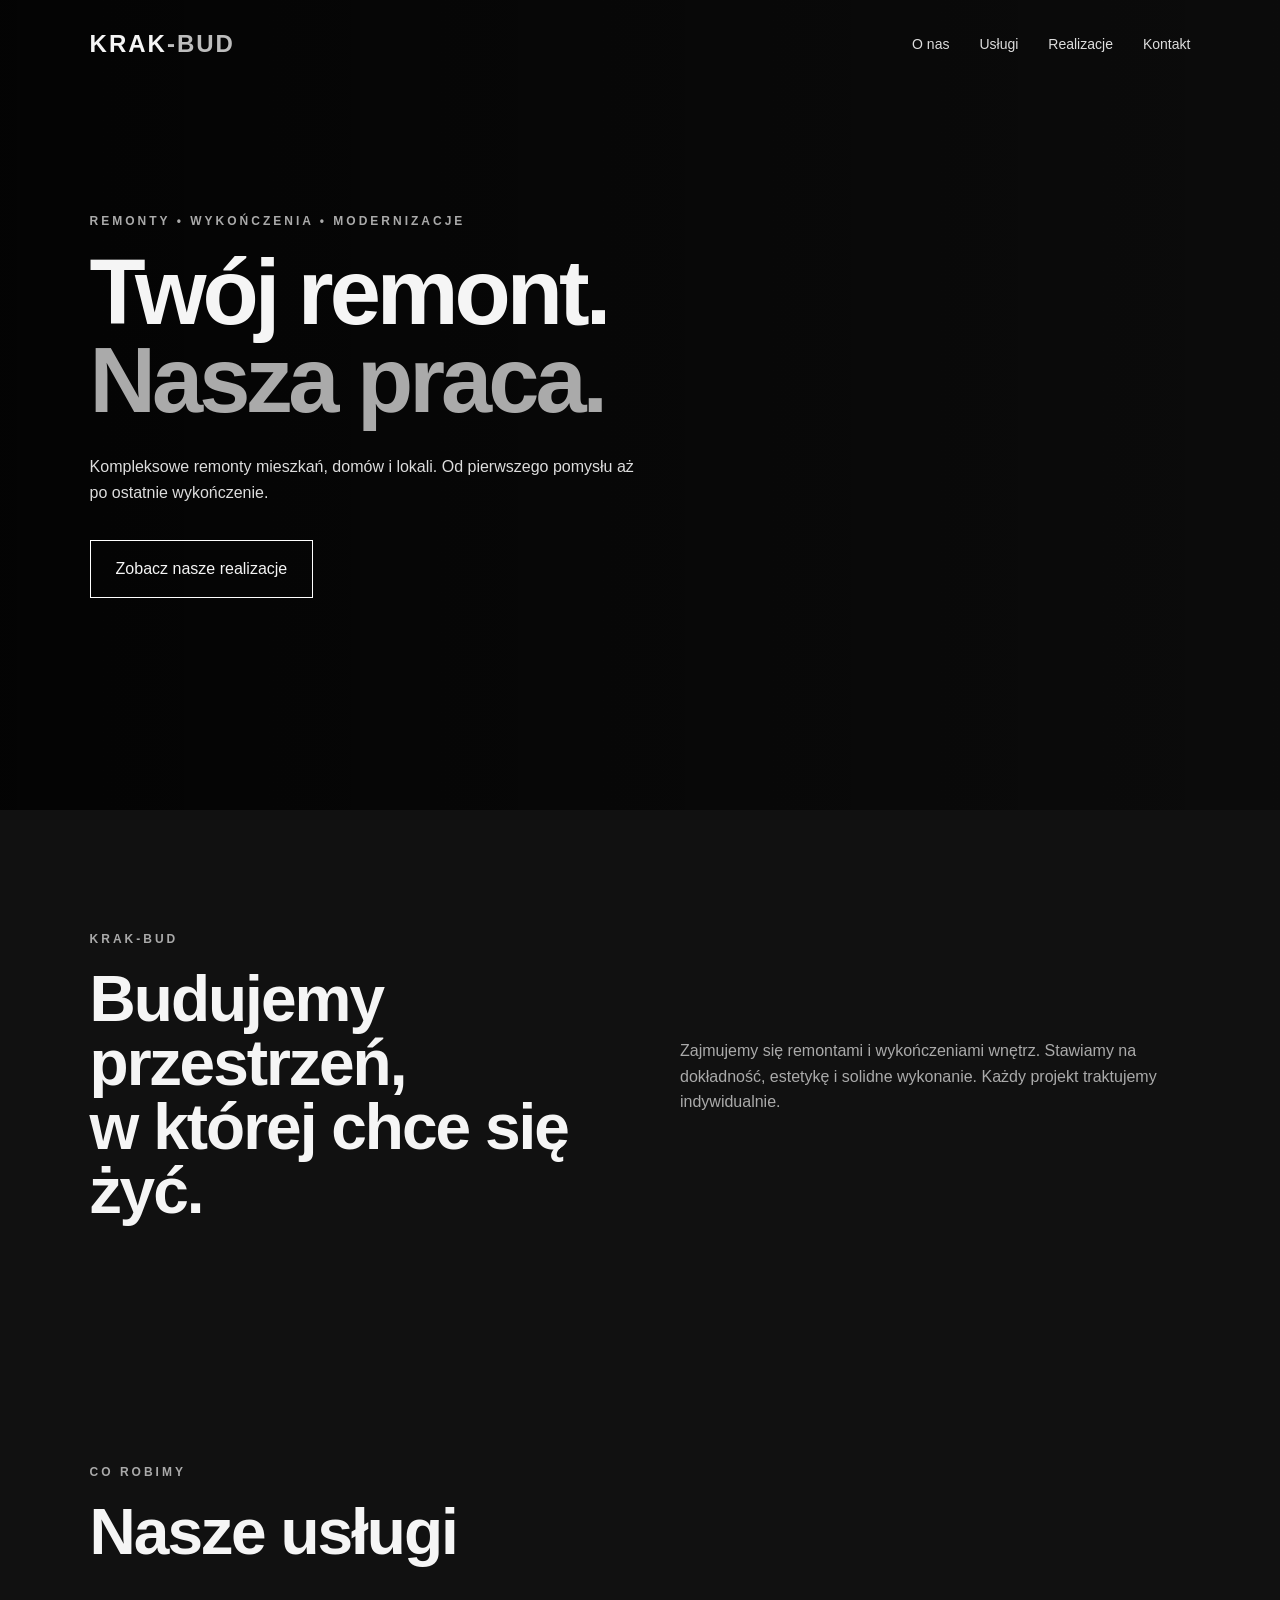
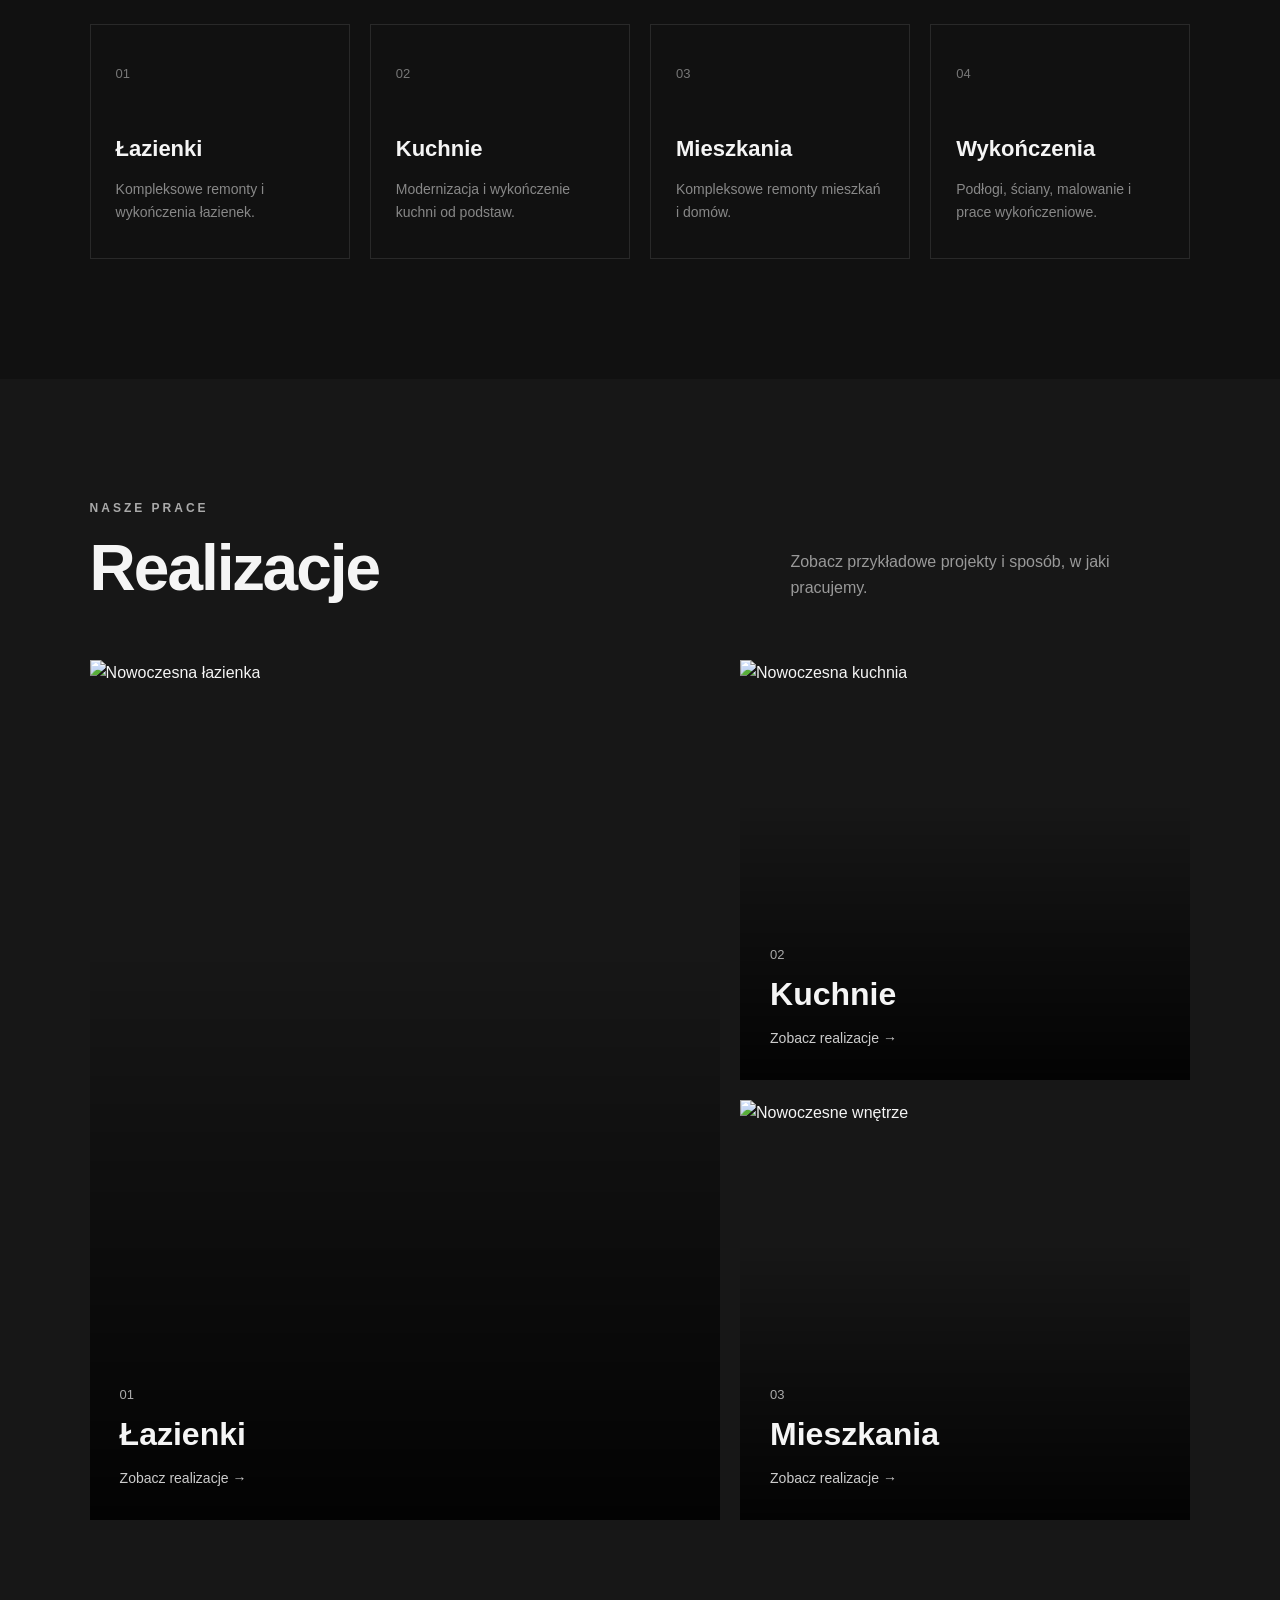
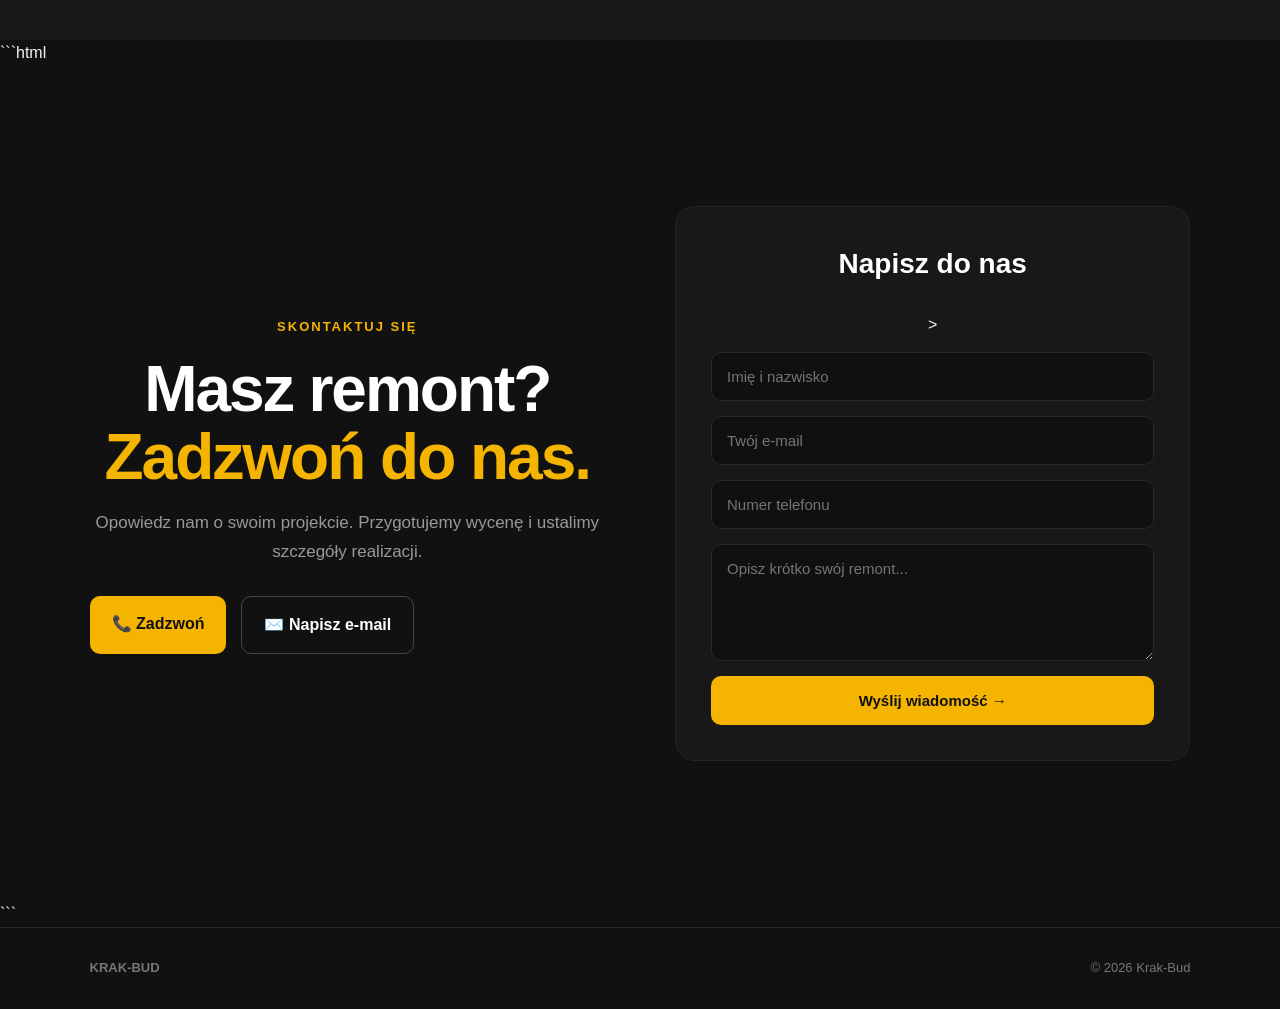
==== commit 3d6d654a: "Add files via upload" ====
--- a/index.html
+++ b/index.html
@@ -160,9 +160,11 @@
             <h3>Napisz do nas</h3>
 
             <form
+    <form
     id="contactForm"
-    action="https://formspree.io/f/xoejjlzl
+    action="https://formspree.io/f/xoejjlzl"
     method="POST"
+>
 >
 
                 <input
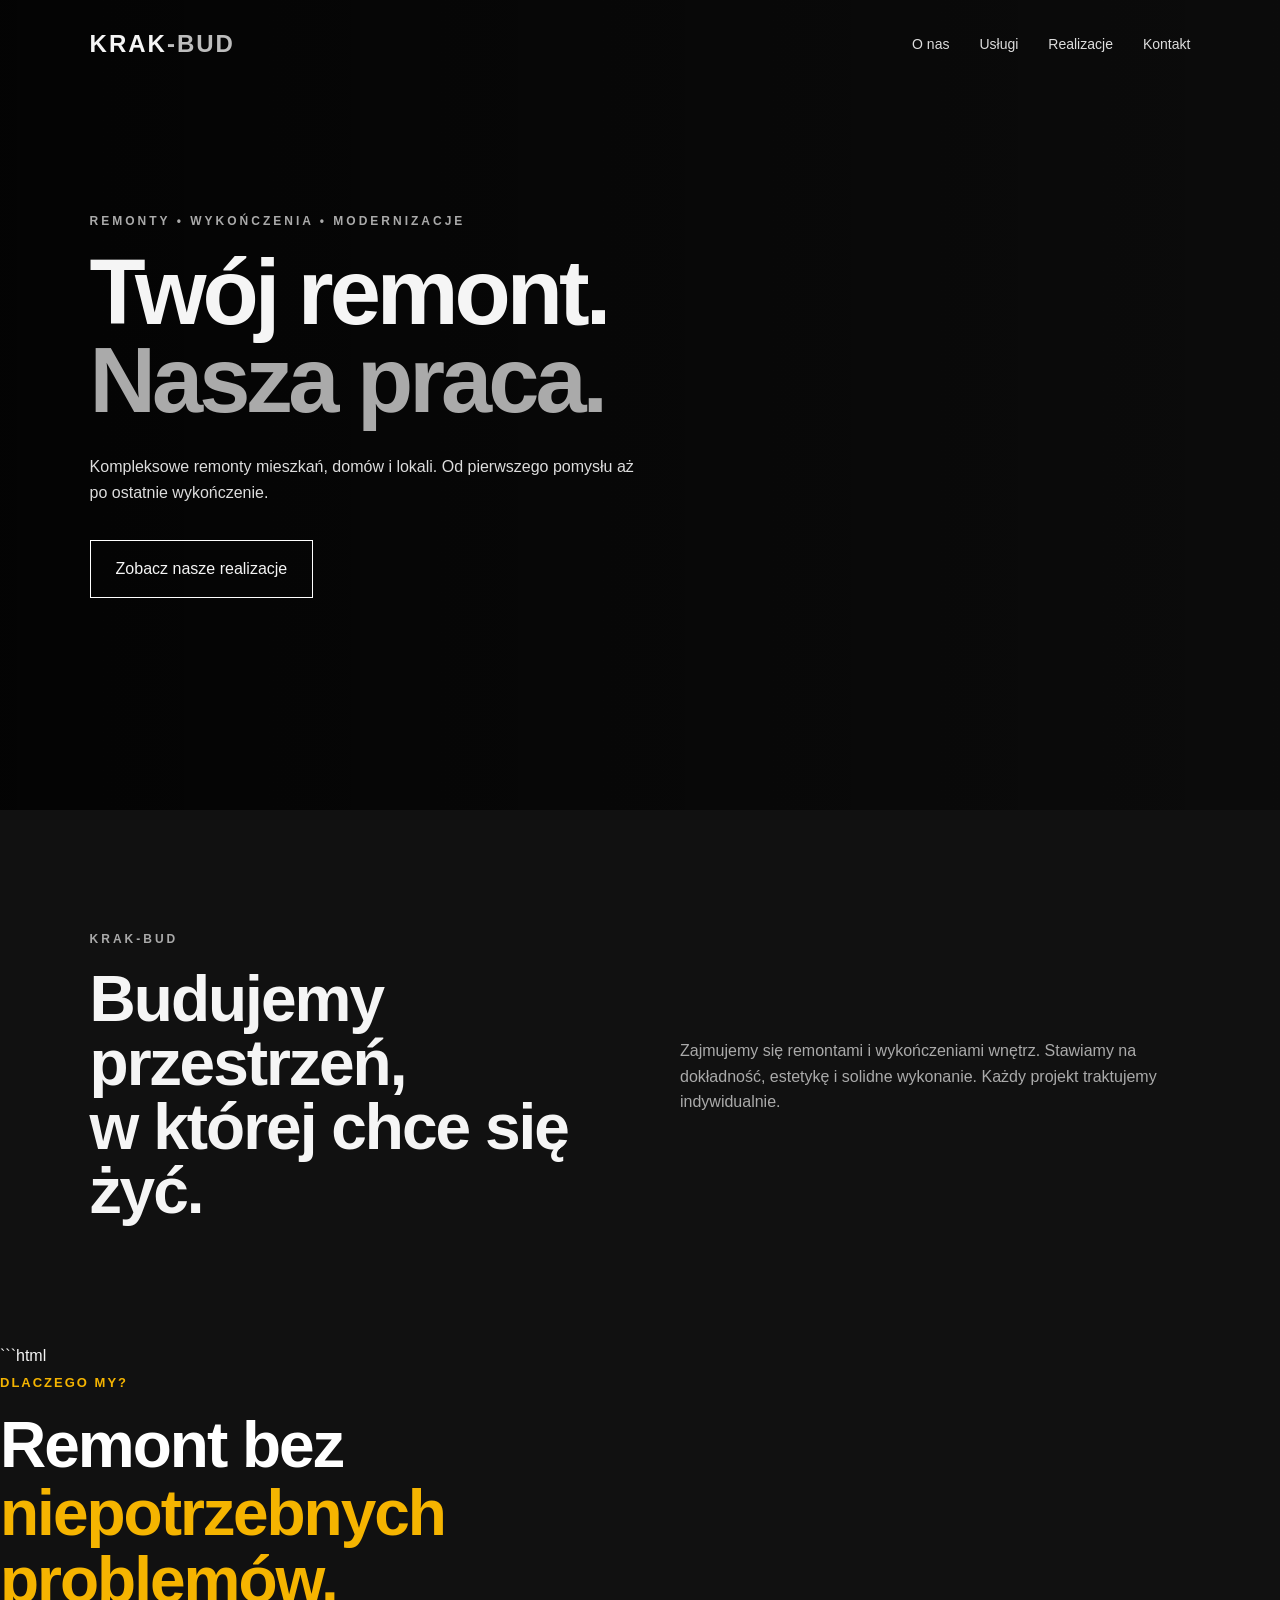
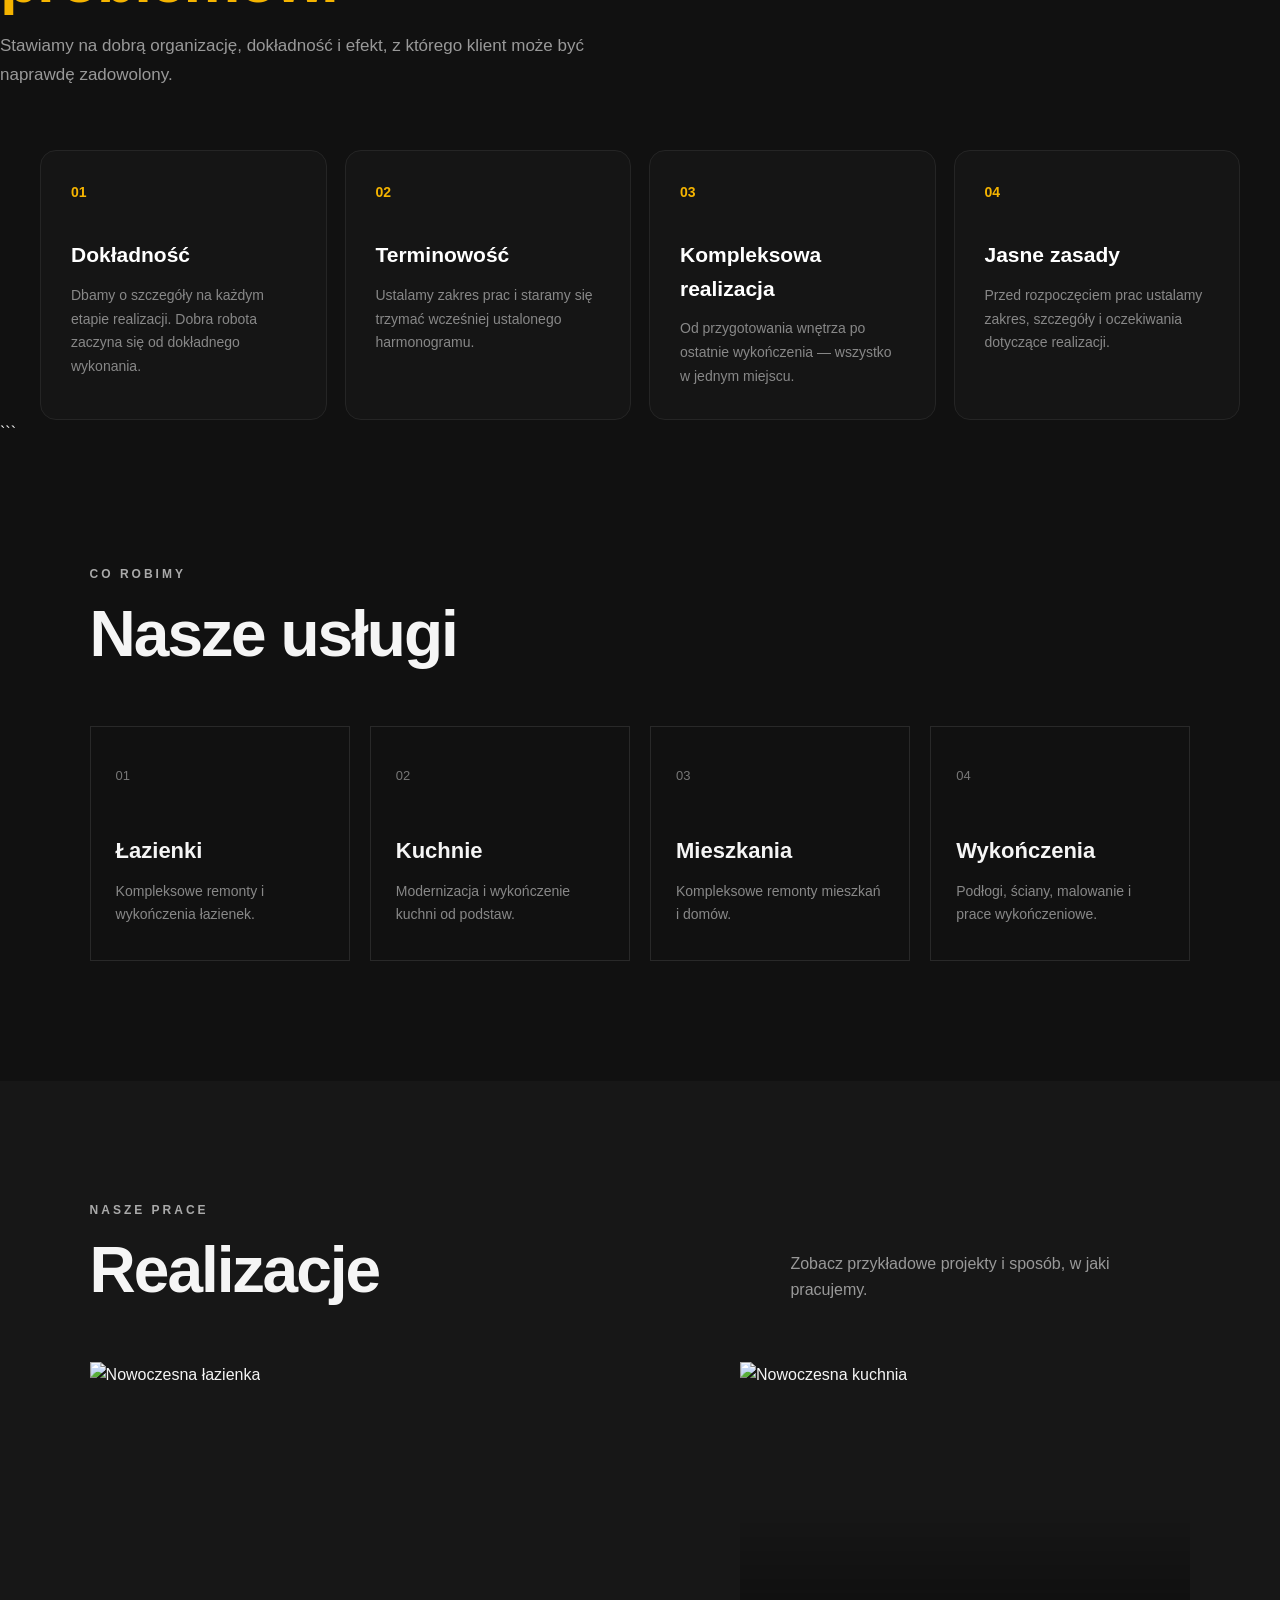
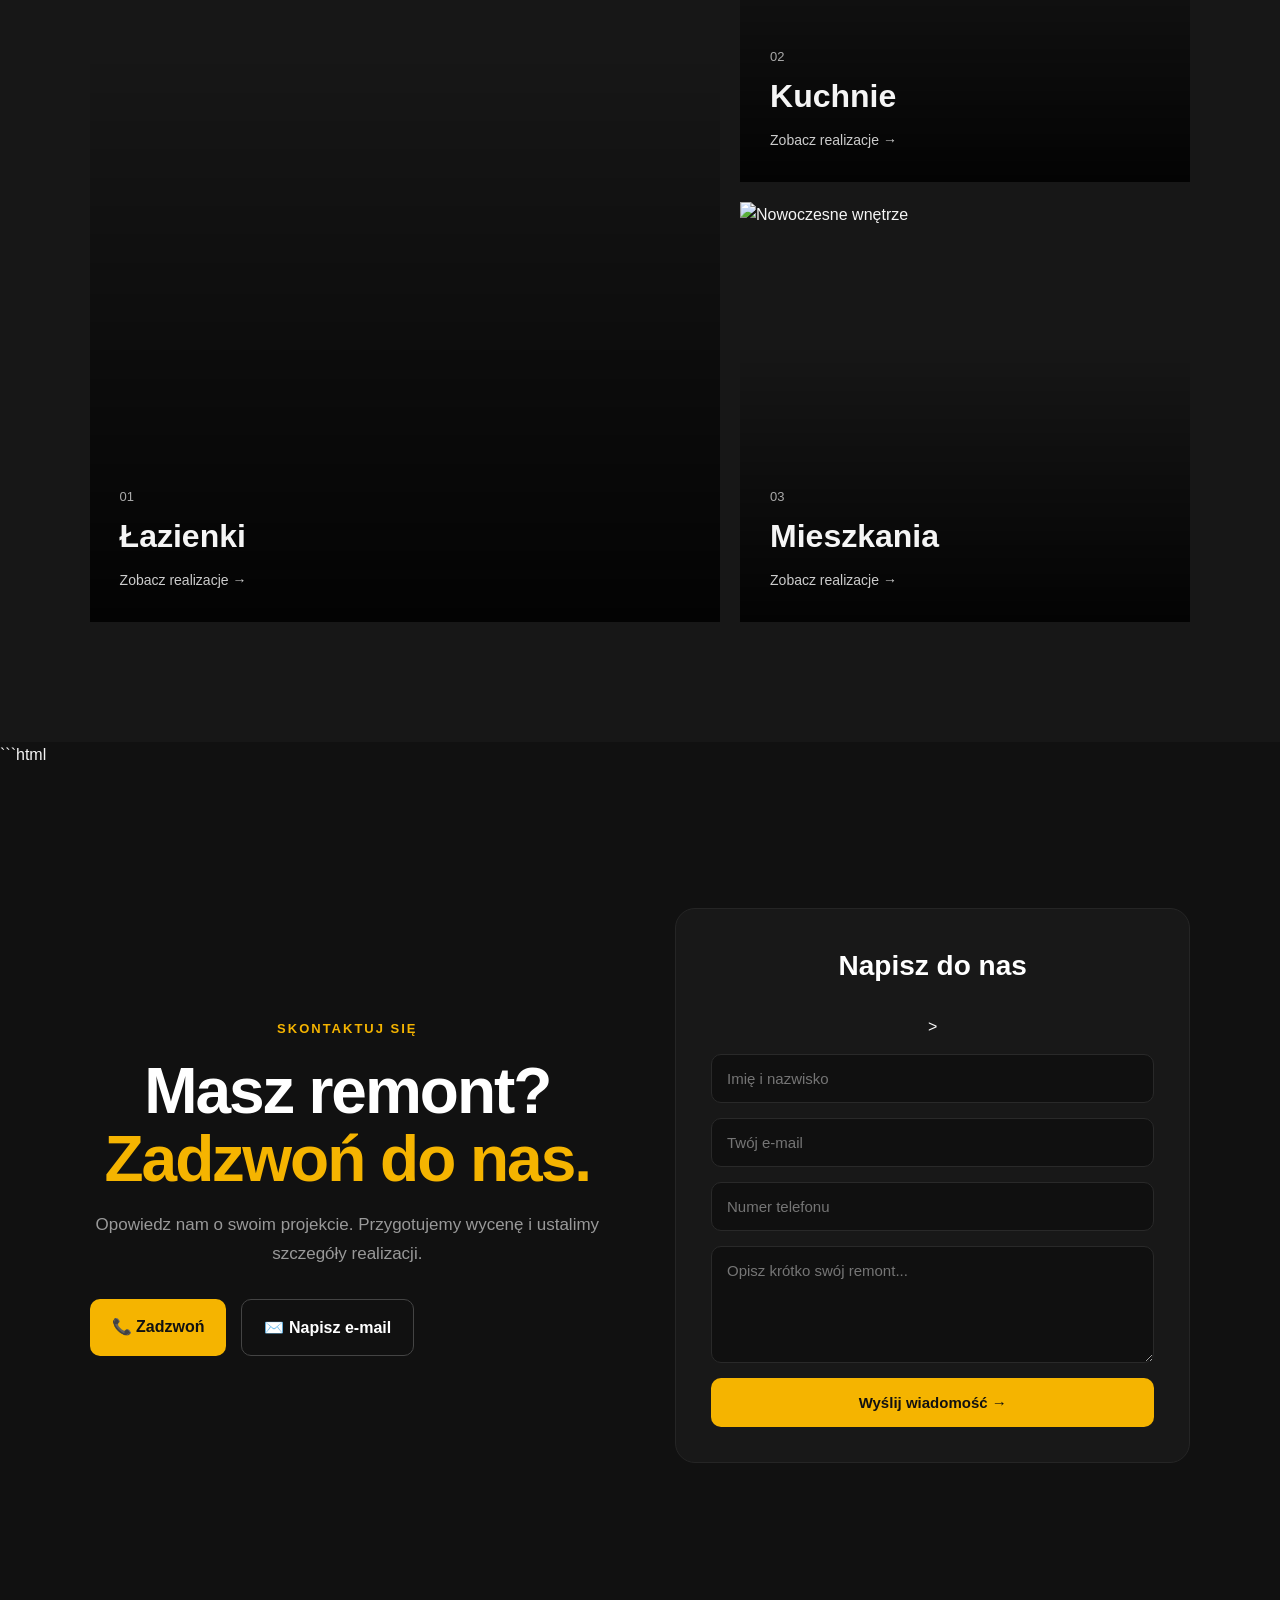
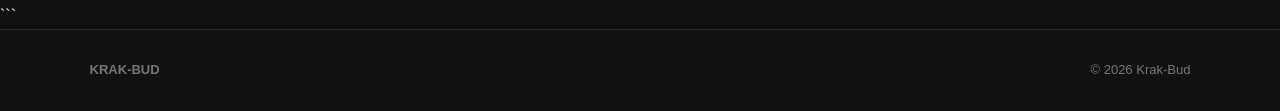
==== commit e71f136f: "Add files via upload" ====
--- a/index.html
+++ b/index.html
@@ -49,7 +49,62 @@
         Każdy projekt traktujemy indywidualnie.
     </p>
 </section>
-
+```html
+<section class="why-us">
+
+    <div class="why-header">
+        <span>DLACZEGO MY?</span>
+
+        <h2>Remont bez<br><strong>niepotrzebnych problemów.</strong></h2>
+
+        <p>
+            Stawiamy na dobrą organizację, dokładność i efekt,
+            z którego klient może być naprawdę zadowolony.
+        </p>
+    </div>
+
+    <div class="why-grid">
+
+        <div class="why-card">
+            <div class="why-number">01</div>
+            <h3>Dokładność</h3>
+            <p>
+                Dbamy o szczegóły na każdym etapie realizacji.
+                Dobra robota zaczyna się od dokładnego wykonania.
+            </p>
+        </div>
+
+        <div class="why-card">
+            <div class="why-number">02</div>
+            <h3>Terminowość</h3>
+            <p>
+                Ustalamy zakres prac i staramy się trzymać
+                wcześniej ustalonego harmonogramu.
+            </p>
+        </div>
+
+        <div class="why-card">
+            <div class="why-number">03</div>
+            <h3>Kompleksowa realizacja</h3>
+            <p>
+                Od przygotowania wnętrza po ostatnie wykończenia —
+                wszystko w jednym miejscu.
+            </p>
+        </div>
+
+        <div class="why-card">
+            <div class="why-number">04</div>
+            <h3>Jasne zasady</h3>
+            <p>
+                Przed rozpoczęciem prac ustalamy zakres,
+                szczegóły i oczekiwania dotyczące realizacji.
+            </p>
+        </div>
+
+    </div>
+
+</section>
+```
 <section id="uslugi" class="section">
     <p class="small-title">CO ROBIMY</p>
     <h2>Nasze usługi</h2>
--- a/style.css
+++ b/style.css
@@ -569,4 +569,122 @@
         text-align: center;
     }
 }
-``` +``` 
+```css
+/* =========================
+   DLACZEGO MY
+========================= */
+
+.why-us {
+    padding: 110px 8%;
+    background: #0d0d0d;
+}
+
+.why-header {
+    max-width: 750px;
+    margin-bottom: 60px;
+}
+
+.why-header span {
+    color: #f5b400;
+    font-size: 13px;
+    font-weight: 800;
+    letter-spacing: 2px;
+}
+
+.why-header h2 {
+    color: white;
+    font-size: clamp(40px, 5vw, 65px);
+    line-height: 1.05;
+    margin: 18px 0;
+}
+
+.why-header h2 strong {
+    color: #f5b400;
+}
+
+.why-header p {
+    color: #999;
+    max-width: 600px;
+    font-size: 17px;
+    line-height: 1.7;
+}
+
+.why-grid {
+    max-width: 1200px;
+    margin: auto;
+
+    display: grid;
+    grid-template-columns: repeat(4, 1fr);
+    gap: 18px;
+}
+
+.why-card {
+    padding: 30px;
+    background: #151515;
+    border: 1px solid #252525;
+    border-radius: 16px;
+
+    transition: 0.35s ease;
+}
+
+.why-card:hover {
+    transform: translateY(-8px);
+    border-color: #f5b400;
+}
+
+.why-number {
+    color: #f5b400;
+    font-size: 14px;
+    font-weight: 800;
+    margin-bottom: 35px;
+}
+
+.why-card h3 {
+    color: white;
+    font-size: 21px;
+    margin-bottom: 12px;
+}
+
+.why-card p {
+    color: #888;
+    font-size: 14px;
+    line-height: 1.7;
+    margin: 0;
+}
+
+
+/* TELEFON */
+
+@media (max-width: 900px) {
+
+    .why-grid {
+        grid-template-columns: repeat(2, 1fr);
+    }
+
+}
+
+@media (max-width: 600px) {
+
+    .why-us {
+        padding: 80px 20px;
+    }
+
+    .why-header {
+        margin-bottom: 40px;
+    }
+
+    .why-header h2 {
+        font-size: 40px;
+    }
+
+    .why-grid {
+        grid-template-columns: 1fr;
+    }
+
+    .why-card {
+        padding: 25px;
+    }
+
+}
+```
